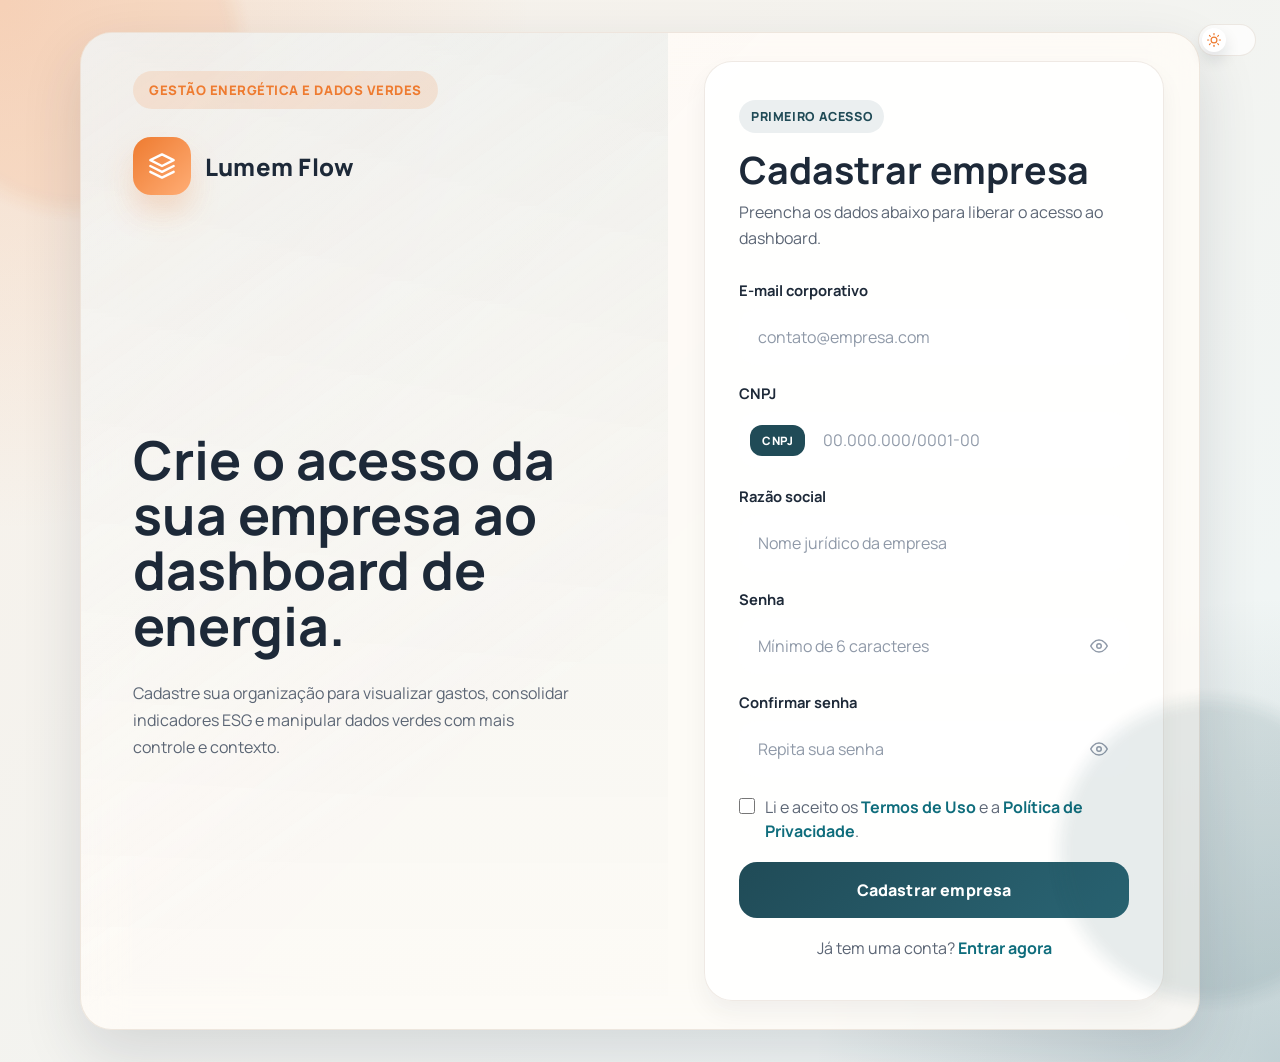
==== cadastro.html @ 4ea224e9 "Add files via upload" ====
<!DOCTYPE html>
<html lang="pt-BR">
<head>
  <meta charset="UTF-8">
  <meta name="viewport" content="width=device-width, initial-scale=1.0">
  <title>Lumem Flow - Cadastro</title>
  <link rel="preconnect" href="https://fonts.googleapis.com">
  <link rel="preconnect" href="https://fonts.gstatic.com" crossorigin>
  <link href="https://fonts.googleapis.com/css2?family=Manrope:wght@400;500;600;700;800&display=swap" rel="stylesheet">
  <link rel="stylesheet" href="style.css">
</head>
<body class="auth-page page-register" data-page="register">
  <div class="page-shell">
    <div class="theme-toggle">
      <button class="theme-toggle-track" id="themeToggle" aria-label="Alternar tema">
        <div class="theme-toggle-knob">
          <svg class="theme-toggle-icon icon-sun" viewBox="0 0 24 24" fill="none" stroke="currentColor" stroke-width="2" stroke-linecap="round" stroke-linejoin="round" aria-hidden="true">
            <circle cx="12" cy="12" r="5"/>
            <line x1="12" y1="1" x2="12" y2="3"/>
            <line x1="12" y1="21" x2="12" y2="23"/>
            <line x1="4.22" y1="4.22" x2="5.64" y2="5.64"/>
            <line x1="18.36" y1="18.36" x2="19.78" y2="19.78"/>
            <line x1="1" y1="12" x2="3" y2="12"/>
            <line x1="21" y1="12" x2="23" y2="12"/>
            <line x1="4.22" y1="19.78" x2="5.64" y2="18.36"/>
            <line x1="18.36" y1="5.64" x2="19.78" y2="4.22"/>
          </svg>
          <svg class="theme-toggle-icon icon-moon" viewBox="0 0 24 24" fill="none" stroke="currentColor" stroke-width="2" stroke-linecap="round" stroke-linejoin="round" aria-hidden="true">
            <path d="M21 12.79A9 9 0 0 1 11.21 3 7 7 0 0 0 21 12.79z"/>
          </svg>
        </div>
      </button>
    </div>

    <main class="auth-layout auth-layout-register">
      <section class="hero-panel">
        <div class="hero-chip">Gest&atilde;o energ&eacute;tica e dados verdes</div>

        <div class="logo">
          <div class="logo-icon">
            <svg viewBox="0 0 24 24" fill="none" stroke="white" stroke-width="2" stroke-linecap="round" stroke-linejoin="round" aria-hidden="true">
              <path d="M12 2L2 7l10 5 10-5-10-5z"/>
              <path d="M2 17l10 5 10-5"/>
              <path d="M2 12l10 5 10-5"/>
            </svg>
          </div>
          <span class="logo-text">Lumem Flow</span>
        </div>

        <h1 class="hero-title">Crie o acesso da sua empresa ao dashboard de energia.</h1>
        <p class="hero-text">Cadastre sua organiza&ccedil;&atilde;o para visualizar gastos, consolidar indicadores ESG e manipular dados verdes com mais controle e contexto.</p>
      </section>

      <section class="form-panel">
        <div class="form-card">
          <div class="form-card-top">
            <span class="eyebrow">Primeiro acesso</span>
            <h2 class="form-title">Cadastrar empresa</h2>
            <p class="form-subtitle">Preencha os dados abaixo para liberar o acesso ao dashboard.</p>
          </div>

          <form id="cadastroForm" novalidate>
            <div class="status-message" id="cadastroStatus" aria-live="polite"></div>

            <div class="field-group">
              <label for="email">E-mail corporativo</label>
              <div class="input-group">
                <input type="email" id="email" name="email" placeholder="contato@empresa.com" autocomplete="email" required>
              </div>
            </div>

            <div class="field-group">
              <label for="cnpj">CNPJ</label>
              <div class="input-group cnpj-group">
                <span class="cnpj-badge">CNPJ</span>
                <input type="text" id="cnpj" name="cnpj" placeholder="00.000.000/0001-00" inputmode="numeric" autocomplete="off" required>
              </div>
            </div>

            <div class="field-group">
              <label for="razaoSocial">Raz&atilde;o social</label>
              <div class="input-group">
                <input type="text" id="razaoSocial" name="razaoSocial" placeholder="Nome jur&iacute;dico da empresa" autocomplete="organization" required>
              </div>
            </div>

            <div class="field-group">
              <label for="senha">Senha</label>
              <div class="input-group password-group">
                <input type="password" id="senha" name="senha" placeholder="M&iacute;nimo de 6 caracteres" autocomplete="new-password" required>
                <button type="button" class="toggle-password" data-target="senha" aria-label="Mostrar senha">
                  <svg class="eye-icon" viewBox="0 0 24 24" fill="none" stroke="currentColor" stroke-width="2" stroke-linecap="round" stroke-linejoin="round" aria-hidden="true">
                    <path d="M1 12s4-8 11-8 11 8 11 8-4 8-11 8-11-8-11-8z"/>
                    <circle cx="12" cy="12" r="3"/>
                  </svg>
                  <svg class="eye-off-icon hidden" viewBox="0 0 24 24" fill="none" stroke="currentColor" stroke-width="2" stroke-linecap="round" stroke-linejoin="round" aria-hidden="true">
                    <path d="M17.94 17.94A10.07 10.07 0 0 1 12 20c-7 0-11-8-11-8a18.45 18.45 0 0 1 5.06-5.94"/>
                    <path d="M9.9 4.24A9.12 9.12 0 0 1 12 4c7 0 11 8 11 8a18.5 18.5 0 0 1-2.16 3.19"/>
                    <path d="M14.12 14.12a3 3 0 1 1-4.24-4.24"/>
                    <line x1="1" y1="1" x2="23" y2="23"/>
                  </svg>
                </button>
              </div>
            </div>

            <div class="field-group">
              <label for="confirmarSenha">Confirmar senha</label>
              <div class="input-group password-group">
                <input type="password" id="confirmarSenha" name="confirmarSenha" placeholder="Repita sua senha" autocomplete="new-password" required>
                <button type="button" class="toggle-password" data-target="confirmarSenha" aria-label="Mostrar senha">
                  <svg class="eye-icon" viewBox="0 0 24 24" fill="none" stroke="currentColor" stroke-width="2" stroke-linecap="round" stroke-linejoin="round" aria-hidden="true">
                    <path d="M1 12s4-8 11-8 11 8 11 8-4 8-11 8-11-8-11-8z"/>
                    <circle cx="12" cy="12" r="3"/>
                  </svg>
                  <svg class="eye-off-icon hidden" viewBox="0 0 24 24" fill="none" stroke="currentColor" stroke-width="2" stroke-linecap="round" stroke-linejoin="round" aria-hidden="true">
                    <path d="M17.94 17.94A10.07 10.07 0 0 1 12 20c-7 0-11-8-11-8a18.45 18.45 0 0 1 5.06-5.94"/>
                    <path d="M9.9 4.24A9.12 9.12 0 0 1 12 4c7 0 11 8 11 8a18.5 18.5 0 0 1-2.16 3.19"/>
                    <path d="M14.12 14.12a3 3 0 1 1-4.24-4.24"/>
                    <line x1="1" y1="1" x2="23" y2="23"/>
                  </svg>
                </button>
              </div>
            </div>

            <div class="options-row options-column">
              <label class="checkbox-label" for="termos">
                <input type="checkbox" id="termos" name="termos" required>
                <span>Li e aceito os <a href="termos.html" class="link">Termos de Uso</a> e a <a href="politica-privacidade.html" class="link">Pol&iacute;tica de Privacidade</a>.</span>
              </label>
            </div>

            <button type="submit" class="btn-primary">Cadastrar empresa</button>

            <p class="form-footer">
              J&aacute; tem uma conta? <a href="index.html" class="link auth-nav-link" data-auth-nav="login">Entrar agora</a>
            </p>
          </form>
        </div>
      </section>
    </main>
  </div>

  <script src="script.js"></script>
</body>
</html>
---- style.css ----
* {
  margin: 0;
  padding: 0;
  box-sizing: border-box;
}

:root {
  --bg-body: #f4efe7;
  --bg-panel: rgba(255, 252, 247, 0.84);
  --bg-card: rgba(255, 255, 255, 0.78);
  --bg-card-strong: rgba(255, 255, 255, 0.92);
  --bg-input: rgba(255, 255, 255, 0.88);
  --bg-input-focus: #ffffff;
  --border-soft: rgba(124, 82, 46, 0.12);
  --border-strong: rgba(124, 82, 46, 0.2);
  --text-primary: #1d2938;
  --text-secondary: #5c6675;
  --text-placeholder: #8f99a8;
  --color-brand: #204b57;
  --color-brand-hover: #163842;
  --color-accent: #ee7b30;
  --color-accent-soft: rgba(238, 123, 48, 0.14);
  --color-link: #0f6d7c;
  --color-link-hover: #0b5965;
  --color-success: #1f8a5b;
  --color-success-soft: rgba(31, 138, 91, 0.12);
  --color-error: #d04c4c;
  --color-error-soft: rgba(208, 76, 76, 0.11);
  --shadow-card: 0 24px 60px rgba(32, 45, 67, 0.14);
  --shadow-focus: 0 0 0 4px rgba(15, 109, 124, 0.14);
  --shadow-btn-hover: 0 16px 34px rgba(32, 75, 87, 0.24);
  --toggle-bg: rgba(255, 255, 255, 0.72);
  --toggle-knob: #ffffff;
  --toggle-icon-sun: #ee7b30;
  --toggle-icon-moon: #204b57;
}

[data-theme="dark"] {
  --bg-body: #08131d;
  --bg-panel: rgba(9, 20, 30, 0.75);
  --bg-card: rgba(10, 24, 37, 0.84);
  --bg-card-strong: rgba(12, 27, 41, 0.96);
  --bg-input: rgba(255, 255, 255, 0.05);
  --bg-input-focus: rgba(255, 255, 255, 0.09);
  --border-soft: rgba(174, 213, 230, 0.12);
  --border-strong: rgba(174, 213, 230, 0.2);
  --text-primary: #edf6fb;
  --text-secondary: #a8bac8;
  --text-placeholder: #6f8697;
  --color-brand: #68b6c7;
  --color-brand-hover: #7dc7d6;
  --color-accent: #ff9d5c;
  --color-accent-soft: rgba(255, 157, 92, 0.16);
  --color-link: #8ddce9;
  --color-link-hover: #b2edf6;
  --color-success: #66d0a0;
  --color-success-soft: rgba(102, 208, 160, 0.14);
  --color-error: #ff8d8d;
  --color-error-soft: rgba(255, 141, 141, 0.12);
  --shadow-card: 0 26px 68px rgba(0, 0, 0, 0.42);
  --shadow-focus: 0 0 0 4px rgba(141, 220, 233, 0.14);
  --shadow-btn-hover: 0 18px 38px rgba(23, 84, 96, 0.34);
  --toggle-bg: rgba(255, 255, 255, 0.08);
  --toggle-knob: #08131d;
  --toggle-icon-sun: #6f8697;
  --toggle-icon-moon: #8ddce9;
}

html {
  scroll-behavior: smooth;
}

body {
  font-family: "Manrope", "Segoe UI", sans-serif;
  min-height: 100vh;
  color: var(--text-primary);
  background:
    radial-gradient(circle at top left, rgba(238, 123, 48, 0.18), transparent 32%),
    radial-gradient(circle at bottom right, rgba(32, 75, 87, 0.22), transparent 28%),
    linear-gradient(135deg, #f8f1e9 0%, #eef6f7 100%);
  transition: background 0.4s ease, color 0.4s ease;
}

.auth-page {
  overflow: hidden;
}

[data-theme="dark"] body {
  background:
    radial-gradient(circle at top left, rgba(255, 157, 92, 0.12), transparent 28%),
    radial-gradient(circle at bottom right, rgba(104, 182, 199, 0.16), transparent 32%),
    linear-gradient(135deg, #071019 0%, #10202d 100%);
}

body::before,
body::after {
  content: "";
  position: fixed;
  border-radius: 50%;
  pointer-events: none;
  filter: blur(8px);
  opacity: 0.9;
}

body::before {
  width: 320px;
  height: 320px;
  top: -110px;
  left: -80px;
  background: rgba(238, 123, 48, 0.12);
}

body::after {
  width: 300px;
  height: 300px;
  right: -80px;
  bottom: -100px;
  background: rgba(32, 75, 87, 0.12);
}

.page-shell {
  min-height: 100vh;
  padding: 32px;
  display: flex;
  align-items: center;
  justify-content: center;
  position: relative;
  isolation: isolate;
}

.auth-layout {
  width: min(1120px, 100%);
  display: grid;
  grid-template-columns: minmax(320px, 1.05fr) minmax(360px, 0.95fr);
  background: var(--bg-panel);
  border: 1px solid var(--border-soft);
  border-radius: 32px;
  box-shadow: var(--shadow-card);
  backdrop-filter: blur(22px);
  overflow: hidden;
  position: relative;
}

.auth-layout::before {
  content: "";
  position: absolute;
  inset: 0;
  background: linear-gradient(135deg, rgba(255, 255, 255, 0.08), transparent 38%);
  pointer-events: none;
}

.auth-layout,
.hero-panel,
.form-panel,
.form-card,
.hero-title,
.hero-text,
.field-group,
.btn-primary,
.form-footer {
  will-change: transform, opacity, filter;
}

.page-transition-overlay {
  position: fixed;
  inset: 0;
  z-index: 999;
  pointer-events: none;
  overflow: hidden;
  opacity: 0;
}

.page-transition-overlay.is-active {
  opacity: 1;
}

.transition-wash,
.transition-stripe,
.transition-orb,
.transition-label {
  position: absolute;
}

.transition-wash {
  inset: -12%;
  background:
    radial-gradient(circle at 25% 25%, rgba(255, 255, 255, 0.22), transparent 20%),
    linear-gradient(135deg, rgba(238, 123, 48, 0.92), rgba(32, 75, 87, 0.92));
  transform: translateX(110%) skewX(-12deg);
  filter: saturate(1.1);
}

.transition-stripe {
  inset: -10% auto -10% auto;
  width: 32vw;
  min-width: 260px;
  background: linear-gradient(180deg, rgba(255, 255, 255, 0.4), rgba(255, 255, 255, 0.04));
  mix-blend-mode: screen;
  opacity: 0;
  transform: translateX(130vw) rotate(14deg);
}

.transition-orb {
  border-radius: 999px;
  filter: blur(10px);
  opacity: 0;
}

.transition-orb-a {
  width: 34vw;
  height: 34vw;
  min-width: 220px;
  min-height: 220px;
  top: -8vw;
  right: -6vw;
  background: rgba(255, 230, 214, 0.26);
}

.transition-orb-b {
  width: 24vw;
  height: 24vw;
  min-width: 180px;
  min-height: 180px;
  bottom: -5vw;
  left: -4vw;
  background: rgba(104, 182, 199, 0.22);
}

.transition-label {
  left: 50%;
  top: 50%;
  padding: 14px 18px;
  border-radius: 999px;
  border: 1px solid rgba(255, 255, 255, 0.24);
  background: rgba(255, 255, 255, 0.12);
  color: #ffffff;
  font-size: 0.82rem;
  font-weight: 800;
  letter-spacing: 0.08em;
  text-transform: uppercase;
  backdrop-filter: blur(12px);
  opacity: 0;
  transform: translate(-50%, -50%) scale(0.84);
}

.auth-page.is-transitioning .auth-layout {
  animation: layoutExit 0.88s cubic-bezier(0.65, 0, 0.35, 1) forwards;
}

.auth-page.is-transitioning .hero-panel {
  animation: panelExitLeft 0.78s cubic-bezier(0.55, 0, 0.4, 1) forwards;
}

.auth-page.is-transitioning .form-panel {
  animation: panelExitRight 0.82s cubic-bezier(0.55, 0, 0.4, 1) forwards;
}

.auth-page.is-transitioning .form-card {
  animation: cardExit 0.78s cubic-bezier(0.55, 0, 0.4, 1) forwards;
}

.auth-page.is-transitioning .hero-title,
.auth-page.is-transitioning .hero-text,
.auth-page.is-transitioning .field-group,
.auth-page.is-transitioning .btn-primary,
.auth-page.is-transitioning .form-footer {
  animation: contentFadeOut 0.48s ease forwards;
}

.auth-page.is-entering .hero-panel {
  animation: panelEnterLeft 0.9s cubic-bezier(0.22, 1, 0.36, 1) both;
}

.auth-page.is-entering .form-panel {
  animation: panelEnterRight 1s cubic-bezier(0.22, 1, 0.36, 1) both;
}

.auth-page.is-entering .form-card {
  animation: cardEnter 1s cubic-bezier(0.22, 1, 0.36, 1) both;
}

.auth-page.is-entering .hero-title {
  animation: copyRise 0.8s 0.18s cubic-bezier(0.22, 1, 0.36, 1) both;
}

.auth-page.is-entering .hero-text {
  animation: copyRise 0.8s 0.26s cubic-bezier(0.22, 1, 0.36, 1) both;
}

.auth-page.is-entering .field-group:nth-of-type(1) { animation: fieldCascade 0.66s 0.28s cubic-bezier(0.22, 1, 0.36, 1) both; }
.auth-page.is-entering .field-group:nth-of-type(2) { animation: fieldCascade 0.66s 0.36s cubic-bezier(0.22, 1, 0.36, 1) both; }
.auth-page.is-entering .field-group:nth-of-type(3) { animation: fieldCascade 0.66s 0.44s cubic-bezier(0.22, 1, 0.36, 1) both; }
.auth-page.is-entering .field-group:nth-of-type(4) { animation: fieldCascade 0.66s 0.52s cubic-bezier(0.22, 1, 0.36, 1) both; }
.auth-page.is-entering .field-group:nth-of-type(5) { animation: fieldCascade 0.66s 0.60s cubic-bezier(0.22, 1, 0.36, 1) both; }
.auth-page.is-entering .btn-primary { animation: fieldCascade 0.66s 0.66s cubic-bezier(0.22, 1, 0.36, 1) both; }
.auth-page.is-entering .form-footer { animation: fieldCascade 0.66s 0.74s cubic-bezier(0.22, 1, 0.36, 1) both; }

.auth-page.transition-login-to-register .page-transition-overlay.is-active .transition-wash {
  animation: washSweepToRegister 0.96s cubic-bezier(0.65, 0, 0.35, 1) forwards;
}

.auth-page.transition-login-to-register .page-transition-overlay.is-active .transition-stripe {
  animation: stripeSweep 0.96s 0.08s cubic-bezier(0.65, 0, 0.35, 1) forwards;
}

.auth-page.transition-login-to-register .page-transition-overlay.is-active .transition-orb-a {
  animation: orbFloatA 0.96s ease forwards;
}

.auth-page.transition-login-to-register .page-transition-overlay.is-active .transition-orb-b {
  animation: orbFloatB 0.96s 0.08s ease forwards;
}

.auth-page.transition-login-to-register .page-transition-overlay.is-active .transition-label {
  animation: transitionLabel 0.9s 0.16s cubic-bezier(0.22, 1, 0.36, 1) forwards;
}

.auth-page.transition-register-to-login .page-transition-overlay.is-active .transition-wash {
  animation: washSweepToLogin 0.96s cubic-bezier(0.65, 0, 0.35, 1) forwards;
}

.auth-page.transition-register-to-login .page-transition-overlay.is-active .transition-stripe {
  animation: stripeSweepReverse 0.96s 0.08s cubic-bezier(0.65, 0, 0.35, 1) forwards;
}

.auth-page.transition-register-to-login .page-transition-overlay.is-active .transition-orb-a {
  animation: orbFloatAReverse 0.96s ease forwards;
}

.auth-page.transition-register-to-login .page-transition-overlay.is-active .transition-orb-b {
  animation: orbFloatBReverse 0.96s 0.08s ease forwards;
}

.auth-page.transition-register-to-login .page-transition-overlay.is-active .transition-label {
  animation: transitionLabel 0.9s 0.16s cubic-bezier(0.22, 1, 0.36, 1) forwards;
}

@keyframes layoutExit {
  0% { opacity: 1; transform: scale(1) rotate(0deg); filter: blur(0); }
  100% { opacity: 0; transform: scale(0.93) rotate(-1deg); filter: blur(10px); }
}

@keyframes panelExitLeft {
  0% { opacity: 1; transform: translateX(0) scale(1); }
  100% { opacity: 0; transform: translateX(-42px) scale(0.98); }
}

@keyframes panelExitRight {
  0% { opacity: 1; transform: translateX(0) scale(1); }
  100% { opacity: 0; transform: translateX(58px) scale(0.98); }
}

@keyframes cardExit {
  0% { opacity: 1; transform: translateY(0) scale(1); }
  100% { opacity: 0; transform: translateY(20px) scale(0.97); }
}

@keyframes contentFadeOut {
  0% { opacity: 1; transform: translateY(0); filter: blur(0); }
  100% { opacity: 0; transform: translateY(14px); filter: blur(6px); }
}

@keyframes panelEnterLeft {
  0% { opacity: 0; transform: translateX(-52px) scale(0.98); filter: blur(8px); }
  100% { opacity: 1; transform: translateX(0) scale(1); filter: blur(0); }
}

@keyframes panelEnterRight {
  0% { opacity: 0; transform: translateX(58px) scale(0.98); filter: blur(10px); }
  100% { opacity: 1; transform: translateX(0) scale(1); filter: blur(0); }
}

@keyframes cardEnter {
  0% { opacity: 0; transform: translateY(28px) scale(0.96); box-shadow: 0 0 0 rgba(0, 0, 0, 0); }
  100% { opacity: 1; transform: translateY(0) scale(1); box-shadow: 0 12px 24px rgba(15, 23, 42, 0.05); }
}

@keyframes copyRise {
  0% { opacity: 0; transform: translateY(26px); filter: blur(10px); }
  100% { opacity: 1; transform: translateY(0); filter: blur(0); }
}

@keyframes fieldCascade {
  0% { opacity: 0; transform: translateY(22px) scale(0.98); filter: blur(8px); }
  100% { opacity: 1; transform: translateY(0) scale(1); filter: blur(0); }
}

@keyframes washSweepToRegister {
  0% { transform: translateX(110%) skewX(-12deg); border-radius: 34px; }
  42% { transform: translateX(18%) skewX(-9deg); border-radius: 80px; }
  100% { transform: translateX(-14%) skewX(-6deg); border-radius: 0; }
}

@keyframes washSweepToLogin {
  0% { transform: translateX(-110%) skewX(12deg); border-radius: 34px; }
  42% { transform: translateX(-18%) skewX(9deg); border-radius: 80px; }
  100% { transform: translateX(14%) skewX(6deg); border-radius: 0; }
}

@keyframes stripeSweep {
  0% { opacity: 0; transform: translateX(110vw) rotate(14deg); }
  20% { opacity: 1; }
  100% { opacity: 0; transform: translateX(-18vw) rotate(14deg); }
}

@keyframes stripeSweepReverse {
  0% { opacity: 0; transform: translateX(-110vw) rotate(-14deg); }
  20% { opacity: 1; }
  100% { opacity: 0; transform: translateX(18vw) rotate(-14deg); }
}

@keyframes orbFloatA {
  0% { opacity: 0; transform: translate3d(10%, -8%, 0) scale(0.8); }
  40% { opacity: 0.9; }
  100% { opacity: 0; transform: translate3d(-90%, 38%, 0) scale(1.36); }
}

@keyframes orbFloatB {
  0% { opacity: 0; transform: translate3d(-10%, 10%, 0) scale(0.72); }
  40% { opacity: 0.75; }
  100% { opacity: 0; transform: translate3d(120%, -42%, 0) scale(1.4); }
}

@keyframes orbFloatAReverse {
  0% { opacity: 0; transform: translate3d(-10%, -8%, 0) scale(0.8); }
  40% { opacity: 0.9; }
  100% { opacity: 0; transform: translate3d(90%, 38%, 0) scale(1.36); }
}

@keyframes orbFloatBReverse {
  0% { opacity: 0; transform: translate3d(10%, 10%, 0) scale(0.72); }
  40% { opacity: 0.75; }
  100% { opacity: 0; transform: translate3d(-120%, -42%, 0) scale(1.4); }
}

@keyframes transitionLabel {
  0% { opacity: 0; transform: translate(-50%, -50%) scale(0.84); letter-spacing: 0.18em; }
  30% { opacity: 1; transform: translate(-50%, -50%) scale(1); letter-spacing: 0.08em; }
  100% { opacity: 0; transform: translate(-50%, -50%) scale(1.08); }
}

@media (prefers-reduced-motion: reduce) {
  .auth-page.is-entering .hero-panel,
  .auth-page.is-entering .form-panel,
  .auth-page.is-entering .form-card,
  .auth-page.is-entering .hero-title,
  .auth-page.is-entering .hero-text,
  .auth-page.is-entering .field-group,
  .auth-page.is-entering .btn-primary,
  .auth-page.is-entering .form-footer,
  .auth-page.is-transitioning .auth-layout,
  .auth-page.is-transitioning .hero-panel,
  .auth-page.is-transitioning .form-panel,
  .auth-page.is-transitioning .form-card,
  .auth-page.is-transitioning .hero-title,
  .auth-page.is-transitioning .hero-text,
  .auth-page.is-transitioning .field-group,
  .auth-page.is-transitioning .btn-primary,
  .auth-page.is-transitioning .form-footer,
  .legal-page.is-legal-entering .legal-card,
  .legal-page.is-legal-entering .legal-card::before,
  .legal-page.is-legal-entering .legal-topbar,
  .legal-page.is-legal-entering .legal-header,
  .legal-page.is-legal-entering .legal-title,
  .legal-page.is-legal-entering .legal-subtitle,
  .legal-page.is-legal-entering .legal-section,
  .legal-page.is-legal-entering .legal-section::before,
  .page-transition-overlay.is-active .transition-wash,
  .page-transition-overlay.is-active .transition-stripe,
  .page-transition-overlay.is-active .transition-orb,
  .page-transition-overlay.is-active .transition-label {
    animation: none !important;
    transition: none !important;
  }
}

.hero-panel,
.form-panel {
  position: relative;
  z-index: 1;
}

.hero-panel {
  padding: 38px 52px 56px;
  background:
    linear-gradient(180deg, rgba(32, 75, 87, 0.06), transparent 100%),
    linear-gradient(145deg, rgba(255, 255, 255, 0.3), transparent 70%);
  display: flex;
  flex-direction: column;
  justify-content: flex-start;
}

.hero-chip {
  width: fit-content;
  padding: 10px 16px;
  border-radius: 999px;
  background: var(--color-accent-soft);
  color: var(--color-accent);
  font-size: 0.82rem;
  font-weight: 800;
  letter-spacing: 0.04em;
  text-transform: uppercase;
  margin-bottom: 28px;
}

.logo {
  display: flex;
  align-items: center;
  gap: 14px;
  margin-bottom: 26px;
}

.logo-icon {
  width: 58px;
  height: 58px;
  border-radius: 18px;
  display: flex;
  align-items: center;
  justify-content: center;
  background: linear-gradient(135deg, var(--color-accent), #ffad75);
  box-shadow: 0 18px 30px rgba(238, 123, 48, 0.22);
}

.logo-icon svg {
  width: 28px;
  height: 28px;
}

.logo-text {
  font-size: 1.5rem;
  font-weight: 800;
  letter-spacing: 0.01em;
}

.hero-title {
  max-width: 14ch;
  font-size: clamp(2rem, 5vw, 3.35rem);
  line-height: 1.03;
  margin-top: auto;
  margin-bottom: 28px;
}

.hero-text {
  max-width: 44ch;
  color: var(--text-secondary);
  font-size: 1rem;
  line-height: 1.7;
  margin-bottom: auto;
}

.form-panel {
  padding: 28px;
  display: flex;
  align-items: center;
  justify-content: center;
}

.form-card {
  width: min(460px, 100%);
  padding: 38px 34px;
  border-radius: 28px;
  background: var(--bg-card-strong);
  border: 1px solid var(--border-soft);
  box-shadow: 0 12px 24px rgba(15, 23, 42, 0.05);
}

.form-card-top {
  margin-bottom: 28px;
}

.eyebrow {
  display: inline-flex;
  align-items: center;
  gap: 8px;
  padding: 8px 12px;
  border-radius: 999px;
  background: rgba(32, 75, 87, 0.09);
  color: var(--color-brand);
  font-size: 0.78rem;
  font-weight: 800;
  text-transform: uppercase;
  letter-spacing: 0.05em;
  margin-bottom: 16px;
}

.form-title {
  font-size: clamp(1.8rem, 3vw, 2.35rem);
  line-height: 1.1;
  margin-bottom: 10px;
}

.form-subtitle {
  color: var(--text-secondary);
  line-height: 1.6;
}

form {
  display: grid;
  gap: 18px;
}

.status-message {
  min-height: 0;
  display: none;
  padding: 14px 16px;
  border-radius: 16px;
  font-size: 0.94rem;
  line-height: 1.5;
}

.status-message.is-visible {
  display: block;
}

.status-message.is-success {
  background: var(--color-success-soft);
  color: var(--color-success);
  border: 1px solid rgba(31, 138, 91, 0.18);
}

.status-message.is-error {
  background: var(--color-error-soft);
  color: var(--color-error);
  border: 1px solid rgba(208, 76, 76, 0.18);
}

.field-group {
  display: grid;
  gap: 9px;
}

.field-group label {
  font-size: 0.92rem;
  font-weight: 700;
}

.field-row {
  display: flex;
  align-items: center;
  justify-content: space-between;
  gap: 12px;
}

.input-group {
  position: relative;
}

.input-group input {
  width: 100%;
  min-height: 56px;
  border: 1px solid transparent;
  border-radius: 18px;
  background: var(--bg-input);
  color: var(--text-primary);
  font: inherit;
  padding: 0 18px;
  transition: border-color 0.2s ease, box-shadow 0.2s ease, background 0.2s ease, transform 0.2s ease;
}

.input-group input::placeholder {
  color: var(--text-placeholder);
}

.input-group input:focus {
  outline: none;
  background: var(--bg-input-focus);
  border-color: rgba(15, 109, 124, 0.3);
  box-shadow: var(--shadow-focus);
  transform: translateY(-1px);
}

.input-group input.input-error,
.input-group.input-error-container {
  border-color: transparent;
}

.input-group input.input-error {
  border-color: rgba(208, 76, 76, 0.45);
  box-shadow: 0 0 0 4px rgba(208, 76, 76, 0.09);
}

.error-message {
  display: block;
  color: var(--color-error);
  font-size: 0.82rem;
  line-height: 1.4;
  margin-top: 2px;
}

.password-group input {
  padding-right: 52px;
}

.toggle-password {
  position: absolute;
  right: 14px;
  top: 50%;
  transform: translateY(-50%);
  width: 32px;
  height: 32px;
  display: grid;
  place-items: center;
  border: none;
  border-radius: 50%;
  background: transparent;
  color: var(--text-placeholder);
  cursor: pointer;
  transition: background 0.2s ease, color 0.2s ease;
}

.toggle-password:hover,
.toggle-password:focus-visible {
  color: var(--color-link);
  background: rgba(15, 109, 124, 0.08);
  outline: none;
}

.toggle-password svg {
  width: 18px;
  height: 18px;
}

.hidden {
  display: none;
}

.cnpj-group {
  display: flex;
  align-items: center;
  border-radius: 18px;
  background: var(--bg-input);
  border: 1px solid transparent;
  transition: border-color 0.2s ease, box-shadow 0.2s ease, background 0.2s ease;
}

.cnpj-group:focus-within {
  background: var(--bg-input-focus);
  border-color: rgba(15, 109, 124, 0.3);
  box-shadow: var(--shadow-focus);
}

.cnpj-badge {
  margin-left: 10px;
  padding: 8px 12px;
  border-radius: 12px;
  background: var(--color-brand);
  color: #ffffff;
  font-size: 0.72rem;
  font-weight: 800;
  letter-spacing: 0.05em;
}

.cnpj-group input {
  min-height: 54px;
  background: transparent;
  border: none;
  box-shadow: none;
}

.cnpj-group input:focus {
  box-shadow: none;
  transform: none;
}

.options-row {
  display: flex;
  align-items: flex-start;
  justify-content: space-between;
  gap: 12px;
}

.options-column {
  justify-content: flex-start;
}

.checkbox-label {
  display: flex;
  align-items: flex-start;
  gap: 10px;
  color: var(--text-secondary);
  line-height: 1.55;
  cursor: pointer;
}

.checkbox-label input[type="checkbox"] {
  margin-top: 3px;
  width: 16px;
  height: 16px;
  accent-color: var(--color-brand);
  flex-shrink: 0;
}

.link {
  color: var(--color-link);
  text-decoration: none;
  font-weight: 700;
  transition: color 0.2s ease, opacity 0.2s ease;
}

.link:hover,
.link:focus-visible {
  color: var(--color-link-hover);
  opacity: 0.95;
  outline: none;
}

.btn-primary {
  width: 100%;
  min-height: 56px;
  padding: 0 20px;
  border: none;
  border-radius: 18px;
  background: linear-gradient(135deg, var(--color-brand), #2a6574);
  color: #ffffff;
  font: inherit;
  font-weight: 800;
  letter-spacing: 0.01em;
  cursor: pointer;
  position: relative;
  overflow: hidden;
  transition: transform 0.2s ease, box-shadow 0.2s ease, filter 0.2s ease;
}

.btn-primary:hover,
.btn-primary:focus-visible {
  transform: translateY(-1px);
  box-shadow: var(--shadow-btn-hover);
  filter: saturate(1.05);
  outline: none;
}

.btn-primary:active {
  transform: translateY(0);
}

.btn-primary .ripple {
  position: absolute;
  border-radius: 999px;
  background: rgba(255, 255, 255, 0.35);
  transform: scale(0);
  animation: rippleEffect 0.55s ease-out;
  pointer-events: none;
}

@keyframes rippleEffect {
  to {
    transform: scale(4);
    opacity: 0;
  }
}

.btn-primary.btn-success {
  animation: btnSuccess 0.38s ease;
}

@keyframes btnSuccess {
  0% { transform: scale(1); }
  50% { transform: scale(0.985); }
  100% { transform: scale(1); }
}

.form-footer {
  color: var(--text-secondary);
  text-align: center;
  line-height: 1.6;
}

@media (max-width: 960px) {
  .page-shell {
    padding: 20px;
  }

  .auth-layout,
  .auth-layout.auth-layout-register {
    grid-template-columns: 1fr;
  }

  .hero-panel {
    padding: 36px 28px 20px;
  }

  .hero-title {
    max-width: none;
    margin-top: 20px;
  }

  .hero-text {
    margin-bottom: 0;
  }

  .form-panel {
    padding: 20px 20px 24px;
  }
}

@media (max-width: 640px) {
  .page-shell {
    padding: 14px;
  }

  .theme-toggle {
    top: 18px;
    right: 18px;
  }

  .auth-layout {
    border-radius: 24px;
  }

  .hero-panel {
    padding: 82px 20px 18px;
  }

  .form-panel {
    padding: 16px;
  }

  .form-card {
    padding: 26px 20px;
    border-radius: 22px;
  }

  .field-row,
  .options-row {
    flex-direction: column;
    align-items: flex-start;
  }
}

.theme-toggle {
  position: absolute;
  top: 24px;
  right: 24px;
  z-index: 2;
}

.theme-toggle-track {
  width: 58px;
  height: 32px;
  border: 1px solid var(--border-soft);
  border-radius: 999px;
  background: var(--toggle-bg);
  backdrop-filter: blur(8px);
  cursor: pointer;
  position: relative;
  padding: 0;
}

.theme-toggle-track:focus-visible {
  outline: none;
  box-shadow: var(--shadow-focus);
}

.theme-toggle-knob {
  position: absolute;
  top: 3px;
  left: 3px;
  width: 24px;
  height: 24px;
  border-radius: 50%;
  background: var(--toggle-knob);
  display: flex;
  align-items: center;
  justify-content: center;
  transition: transform 0.3s ease, background 0.3s ease;
  box-shadow: 0 8px 16px rgba(15, 23, 42, 0.12);
}

[data-theme="dark"] .theme-toggle-knob {
  transform: translateX(26px);
}

.theme-toggle-icon {
  position: absolute;
  width: 14px;
  height: 14px;
  transition: opacity 0.2s ease, transform 0.3s ease;
}

.icon-sun {
  color: var(--toggle-icon-sun);
  opacity: 1;
}

.icon-moon {
  color: var(--toggle-icon-moon);
  opacity: 0;
  transform: rotate(-80deg);
}

[data-theme="dark"] .icon-sun {
  opacity: 0;
  transform: rotate(80deg);
}

[data-theme="dark"] .icon-moon {
  opacity: 1;
  transform: rotate(0deg);
}

.legal-page {
  overflow: auto;
}

.legal-shell {
  align-items: flex-start;
  padding-top: 88px;
  padding-bottom: 48px;
}

.legal-layout {
  width: min(920px, 100%);
}

.legal-card {
  background: var(--bg-card-strong);
  border: 1px solid var(--border-soft);
  border-radius: 32px;
  box-shadow: var(--shadow-card);
  backdrop-filter: blur(22px);
  padding: 36px 34px;
  position: relative;
  overflow: hidden;
  isolation: isolate;
}

.legal-card::before,
.legal-card::after {
  content: "";
  position: absolute;
  inset: 0;
  pointer-events: none;
}

.legal-card::before {
  background:
    linear-gradient(115deg, transparent 0%, rgba(255, 255, 255, 0.05) 34%, rgba(255, 255, 255, 0.26) 48%, rgba(255, 255, 255, 0.04) 62%, transparent 100%);
  transform: translateX(-135%) skewX(-24deg);
  opacity: 0;
  z-index: 0;
}

.legal-card::after {
  inset: auto -8% 0;
  height: 44%;
  background: radial-gradient(circle at center, rgba(238, 123, 48, 0.12), transparent 68%);
  opacity: 0.55;
  filter: blur(16px);
  z-index: 0;
}

.legal-topbar {
  display: flex;
  align-items: center;
  justify-content: space-between;
  gap: 16px;
  margin-bottom: 30px;
}

.legal-back {
  font-size: 0.95rem;
}

.legal-logo {
  margin-bottom: 0;
  flex-shrink: 0;
}

.legal-header {
  margin-bottom: 30px;
}

.legal-title {
  font-size: clamp(2rem, 4vw, 3rem);
  line-height: 1.05;
  margin-bottom: 14px;
}

.legal-subtitle {
  color: var(--text-secondary);
  line-height: 1.7;
  max-width: 60ch;
}

.legal-section + .legal-section {
  margin-top: 22px;
}

.legal-section h2 {
  font-size: 1.15rem;
  margin-bottom: 10px;
}

.legal-section p {
  color: var(--text-secondary);
  line-height: 1.8;
}

.legal-card > * {
  position: relative;
  z-index: 1;
}

.legal-section {
  position: relative;
  padding-left: 18px;
}

.legal-section::before {
  content: "";
  position: absolute;
  left: 0;
  top: 4px;
  bottom: 4px;
  width: 2px;
  border-radius: 999px;
  background: linear-gradient(180deg, var(--color-accent), transparent);
  opacity: 0.42;
}

.legal-page.is-legal-entering .legal-card {
  animation: legalCardArrival 1.1s cubic-bezier(0.22, 1, 0.36, 1) both;
}

.legal-page.is-legal-entering .legal-card::before {
  animation: legalLightSweep 1.55s 0.28s cubic-bezier(0.2, 0.8, 0.2, 1) both;
}

.legal-page.is-legal-entering .legal-topbar {
  animation: legalTopbarSplit 0.9s 0.18s cubic-bezier(0.22, 1, 0.36, 1) both;
}

.legal-page.is-legal-entering .legal-header {
  animation: legalHeaderRise 1s 0.3s cubic-bezier(0.22, 1, 0.36, 1) both;
}

.legal-page.is-legal-entering .legal-title {
  animation: legalTitleFocus 1s 0.38s cubic-bezier(0.22, 1, 0.36, 1) both;
}

.legal-page.is-legal-entering .legal-subtitle {
  animation: legalSubtitleFade 0.9s 0.5s cubic-bezier(0.22, 1, 0.36, 1) both;
}

.legal-page.is-legal-entering .legal-section:nth-of-type(1) { animation: legalSectionReveal 0.82s 0.62s cubic-bezier(0.22, 1, 0.36, 1) both; }
.legal-page.is-legal-entering .legal-section:nth-of-type(2) { animation: legalSectionReveal 0.82s 0.75s cubic-bezier(0.22, 1, 0.36, 1) both; }
.legal-page.is-legal-entering .legal-section:nth-of-type(3) { animation: legalSectionReveal 0.82s 0.88s cubic-bezier(0.22, 1, 0.36, 1) both; }
.legal-page.is-legal-entering .legal-section:nth-of-type(4) { animation: legalSectionReveal 0.82s 1.01s cubic-bezier(0.22, 1, 0.36, 1) both; }
.legal-page.is-legal-entering .legal-section:nth-of-type(5) { animation: legalSectionReveal 0.82s 1.14s cubic-bezier(0.22, 1, 0.36, 1) both; }
.legal-page.is-legal-entering .legal-section:nth-of-type(6) { animation: legalSectionReveal 0.82s 1.27s cubic-bezier(0.22, 1, 0.36, 1) both; }

.legal-page.is-legal-entering .legal-section::before {
  animation: legalRailGrow 0.9s 0.82s cubic-bezier(0.22, 1, 0.36, 1) both;
  transform-origin: top;
}

@keyframes legalCardArrival {
  0% {
    opacity: 0;
    transform: perspective(1200px) rotateX(10deg) translateY(44px) scale(0.965);
    filter: blur(14px);
    box-shadow: 0 0 0 rgba(0, 0, 0, 0);
  }
  62% {
    opacity: 1;
    transform: perspective(1200px) rotateX(-1deg) translateY(-4px) scale(1.005);
    filter: blur(0);
  }
  100% {
    opacity: 1;
    transform: perspective(1200px) rotateX(0deg) translateY(0) scale(1);
    filter: blur(0);
    box-shadow: var(--shadow-card);
  }
}

@keyframes legalLightSweep {
  0% {
    opacity: 0;
    transform: translateX(-135%) skewX(-24deg);
  }
  16% {
    opacity: 0.95;
  }
  100% {
    opacity: 0;
    transform: translateX(135%) skewX(-24deg);
  }
}

@keyframes legalTopbarSplit {
  0% {
    opacity: 0;
    transform: translateY(-20px) scale(0.98);
    filter: blur(10px);
  }
  100% {
    opacity: 1;
    transform: translateY(0) scale(1);
    filter: blur(0);
  }
}

@keyframes legalHeaderRise {
  0% {
    opacity: 0;
    transform: translateY(26px);
    filter: blur(12px);
  }
  100% {
    opacity: 1;
    transform: translateY(0);
    filter: blur(0);
  }
}

@keyframes legalTitleFocus {
  0% {
    opacity: 0;
    transform: translateY(18px) scale(0.985);
    letter-spacing: 0.03em;
    filter: blur(8px);
  }
  100% {
    opacity: 1;
    transform: translateY(0) scale(1);
    letter-spacing: normal;
    filter: blur(0);
  }
}

@keyframes legalSubtitleFade {
  0% {
    opacity: 0;
    transform: translateY(16px);
  }
  100% {
    opacity: 1;
    transform: translateY(0);
  }
}

@keyframes legalSectionReveal {
  0% {
    opacity: 0;
    transform: translateX(28px) translateY(12px);
    clip-path: inset(0 0 100% 0 round 16px);
    filter: blur(10px);
  }
  60% {
    opacity: 1;
    transform: translateX(-2px) translateY(0);
    clip-path: inset(0 0 0 0 round 16px);
    filter: blur(0);
  }
  100% {
    opacity: 1;
    transform: translateX(0) translateY(0);
    clip-path: inset(0 0 0 0 round 16px);
    filter: blur(0);
  }
}

@keyframes legalRailGrow {
  0% {
    opacity: 0;
    transform: scaleY(0.1);
  }
  100% {
    opacity: 0.42;
    transform: scaleY(1);
  }
}

@media (max-width: 720px) {
  .legal-shell {
    padding-top: 78px;
    padding-bottom: 24px;
  }

  .legal-card {
    padding: 24px 20px;
    border-radius: 24px;
  }

  .legal-topbar {
    align-items: flex-start;
    flex-direction: column;
  }
}
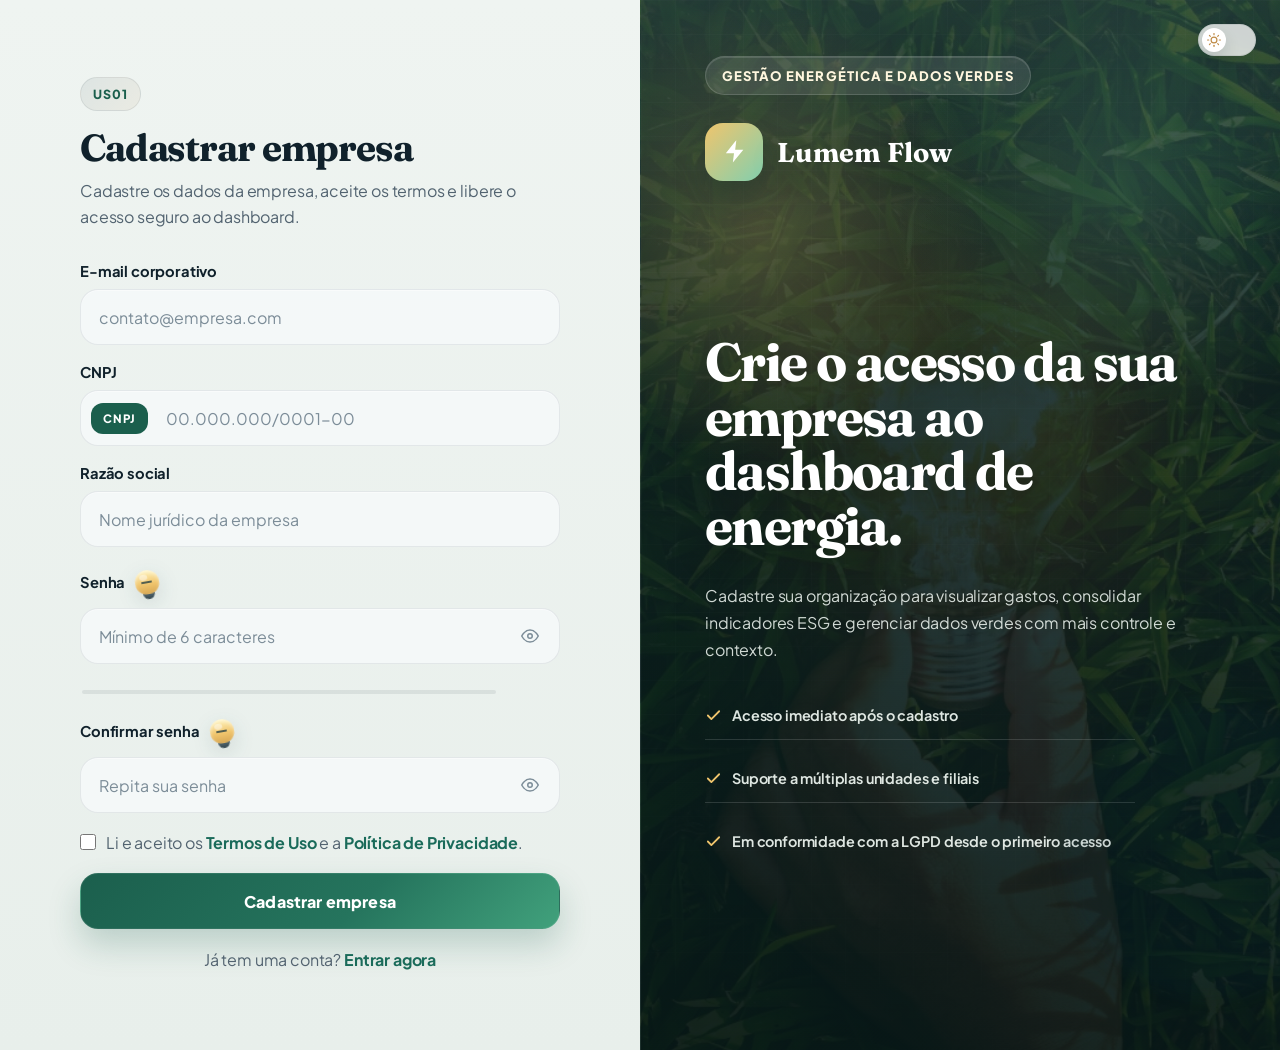
==== commit 5ba6c1c1: "primeiro commit Co-Authored-By: Claude Sonnet 4.6 <noreply@anthropic.com>" ====
--- a/cadastro.html
+++ b/cadastro.html
@@ -4,9 +4,12 @@
   <meta charset="UTF-8">
   <meta name="viewport" content="width=device-width, initial-scale=1.0">
   <title>Lumem Flow - Cadastro</title>
+  <meta name="description" content="Crie o acesso da sua empresa ao Lumem Flow e comece a monitorar consumo energético, gerar relatórios ESG e tomar decisões sustentáveis com dados em tempo real.">
+  <meta name="theme-color" content="#123845">
+  <link rel="icon" type="image/svg+xml" href="data:image/svg+xml,%3Csvg xmlns='http://www.w3.org/2000/svg' viewBox='0 0 24 24'%3E%3Crect width='24' height='24' rx='6' fill='%23bf8b46'/%3E%3Cpath d='M13 3L5 13h7l-1 8 9-11h-7l1-8z' fill='white'/%3E%3C/svg%3E">
   <link rel="preconnect" href="https://fonts.googleapis.com">
   <link rel="preconnect" href="https://fonts.gstatic.com" crossorigin>
-  <link href="https://fonts.googleapis.com/css2?family=Manrope:wght@400;500;600;700;800&display=swap" rel="stylesheet">
+  <link href="https://fonts.googleapis.com/css2?family=Fraunces:opsz,wght@9..144,600;9..144,700&family=Plus+Jakarta+Sans:wght@400;500;600;700;800&display=swap" rel="stylesheet">
   <link rel="stylesheet" href="style.css">
 </head>
 <body class="auth-page page-register" data-page="register">
@@ -38,25 +41,38 @@
 
         <div class="logo">
           <div class="logo-icon">
-            <svg viewBox="0 0 24 24" fill="none" stroke="white" stroke-width="2" stroke-linecap="round" stroke-linejoin="round" aria-hidden="true">
-              <path d="M12 2L2 7l10 5 10-5-10-5z"/>
-              <path d="M2 17l10 5 10-5"/>
-              <path d="M2 12l10 5 10-5"/>
+            <svg viewBox="0 0 24 24" fill="white" stroke="none" aria-hidden="true">
+              <path d="M13 3L5 13h7l-1 8 9-11h-7l1-8z"/>
             </svg>
           </div>
           <span class="logo-text">Lumem Flow</span>
         </div>
 
         <h1 class="hero-title">Crie o acesso da sua empresa ao dashboard de energia.</h1>
-        <p class="hero-text">Cadastre sua organiza&ccedil;&atilde;o para visualizar gastos, consolidar indicadores ESG e manipular dados verdes com mais controle e contexto.</p>
+        <p class="hero-text">Cadastre sua organiza&ccedil;&atilde;o para visualizar gastos, consolidar indicadores ESG e gerenciar dados verdes com mais controle e contexto.</p>
+
+        <ul class="hero-features">
+          <li>
+            <svg viewBox="0 0 24 24" fill="none" stroke="currentColor" stroke-width="2.5" stroke-linecap="round" stroke-linejoin="round" aria-hidden="true"><path d="M20 6L9 17l-5-5"/></svg>
+            <span>Acesso imediato ap&oacute;s o cadastro</span>
+          </li>
+          <li>
+            <svg viewBox="0 0 24 24" fill="none" stroke="currentColor" stroke-width="2.5" stroke-linecap="round" stroke-linejoin="round" aria-hidden="true"><path d="M20 6L9 17l-5-5"/></svg>
+            <span>Suporte a m&uacute;ltiplas unidades e filiais</span>
+          </li>
+          <li>
+            <svg viewBox="0 0 24 24" fill="none" stroke="currentColor" stroke-width="2.5" stroke-linecap="round" stroke-linejoin="round" aria-hidden="true"><path d="M20 6L9 17l-5-5"/></svg>
+            <span>Em conformidade com a LGPD desde o primeiro acesso</span>
+          </li>
+        </ul>
       </section>
 
       <section class="form-panel">
         <div class="form-card">
           <div class="form-card-top">
-            <span class="eyebrow">Primeiro acesso</span>
+            <span class="eyebrow">US01</span>
             <h2 class="form-title">Cadastrar empresa</h2>
-            <p class="form-subtitle">Preencha os dados abaixo para liberar o acesso ao dashboard.</p>
+            <p class="form-subtitle">Cadastre os dados da empresa, aceite os termos e libere o acesso seguro ao dashboard.</p>
           </div>
 
           <form id="cadastroForm" novalidate>
@@ -85,9 +101,20 @@
             </div>
 
             <div class="field-group">
-              <label for="senha">Senha</label>
+              <div class="field-row password-field-head">
+                <div class="password-label-cluster">
+                  <label for="senha">Senha</label>
+                  <div class="password-watcher is-hidden" data-target="senha" aria-hidden="true">
+                    <span class="watcher-halo"></span>
+                    <span class="watcher-bulb">
+                      <span class="watcher-eye"></span>
+                    </span>
+                    <span class="watcher-socket"></span>
+                  </div>
+                </div>
+              </div>
               <div class="input-group password-group">
-                <input type="password" id="senha" name="senha" placeholder="M&iacute;nimo de 6 caracteres" autocomplete="new-password" required>
+                <input type="password" id="senha" name="senha" placeholder="M&iacute;nimo de 6 caracteres" autocomplete="new-password" required aria-describedby="senha-strength-label">
                 <button type="button" class="toggle-password" data-target="senha" aria-label="Mostrar senha">
                   <svg class="eye-icon" viewBox="0 0 24 24" fill="none" stroke="currentColor" stroke-width="2" stroke-linecap="round" stroke-linejoin="round" aria-hidden="true">
                     <path d="M1 12s4-8 11-8 11 8 11 8-4 8-11 8-11-8-11-8z"/>
@@ -103,8 +130,24 @@
               </div>
             </div>
 
+              <div class="password-strength" id="senhaStrength" aria-hidden="true">
+                <div class="strength-bar"><div class="strength-fill" id="strengthFill"></div></div>
+                <span class="strength-label" id="senha-strength-label"></span>
+              </div>
+
             <div class="field-group">
-              <label for="confirmarSenha">Confirmar senha</label>
+              <div class="field-row password-field-head">
+                <div class="password-label-cluster">
+                  <label for="confirmarSenha">Confirmar senha</label>
+                  <div class="password-watcher is-hidden" data-target="confirmarSenha" aria-hidden="true">
+                    <span class="watcher-halo"></span>
+                    <span class="watcher-bulb">
+                      <span class="watcher-eye"></span>
+                    </span>
+                    <span class="watcher-socket"></span>
+                  </div>
+                </div>
+              </div>
               <div class="input-group password-group">
                 <input type="password" id="confirmarSenha" name="confirmarSenha" placeholder="Repita sua senha" autocomplete="new-password" required>
                 <button type="button" class="toggle-password" data-target="confirmarSenha" aria-label="Mostrar senha">
@@ -129,7 +172,10 @@
               </label>
             </div>
 
-            <button type="submit" class="btn-primary">Cadastrar empresa</button>
+            <button type="submit" class="btn-primary">
+              <span class="btn-label">Cadastrar empresa</span>
+              <span class="btn-spinner" aria-hidden="true"></span>
+            </button>
 
             <p class="form-footer">
               J&aacute; tem uma conta? <a href="index.html" class="link auth-nav-link" data-auth-nav="login">Entrar agora</a>
--- a/style.css
+++ b/style.css
@@ -5,65 +5,67 @@
 }
 
 :root {
-  --bg-body: #f4efe7;
-  --bg-panel: rgba(255, 252, 247, 0.84);
-  --bg-card: rgba(255, 255, 255, 0.78);
-  --bg-card-strong: rgba(255, 255, 255, 0.92);
-  --bg-input: rgba(255, 255, 255, 0.88);
+  --font-body: "Plus Jakarta Sans", "Segoe UI", sans-serif;
+  --font-display: "Fraunces", Georgia, serif;
+  --bg-body: #eef3f3;
+  --bg-panel: rgba(247, 249, 250, 0.82);
+  --bg-card: rgba(255, 255, 255, 0.82);
+  --bg-card-strong: rgba(255, 255, 255, 0.94);
+  --bg-input: rgba(245, 248, 249, 0.94);
   --bg-input-focus: #ffffff;
-  --border-soft: rgba(124, 82, 46, 0.12);
-  --border-strong: rgba(124, 82, 46, 0.2);
-  --text-primary: #1d2938;
-  --text-secondary: #5c6675;
-  --text-placeholder: #8f99a8;
-  --color-brand: #204b57;
-  --color-brand-hover: #163842;
-  --color-accent: #ee7b30;
-  --color-accent-soft: rgba(238, 123, 48, 0.14);
-  --color-link: #0f6d7c;
-  --color-link-hover: #0b5965;
-  --color-success: #1f8a5b;
-  --color-success-soft: rgba(31, 138, 91, 0.12);
-  --color-error: #d04c4c;
-  --color-error-soft: rgba(208, 76, 76, 0.11);
-  --shadow-card: 0 24px 60px rgba(32, 45, 67, 0.14);
-  --shadow-focus: 0 0 0 4px rgba(15, 109, 124, 0.14);
-  --shadow-btn-hover: 0 16px 34px rgba(32, 75, 87, 0.24);
-  --toggle-bg: rgba(255, 255, 255, 0.72);
+  --border-soft: rgba(16, 33, 43, 0.08);
+  --border-strong: rgba(16, 33, 43, 0.16);
+  --text-primary: #10212b;
+  --text-secondary: #526370;
+  --text-placeholder: #7c8d98;
+  --color-brand: #123845;
+  --color-brand-hover: #0c2731;
+  --color-accent: #bf8b46;
+  --color-accent-soft: rgba(191, 139, 70, 0.13);
+  --color-link: #1a6270;
+  --color-link-hover: #134d58;
+  --color-success: #26785b;
+  --color-success-soft: rgba(38, 120, 91, 0.12);
+  --color-error: #c4505a;
+  --color-error-soft: rgba(196, 80, 90, 0.11);
+  --shadow-card: 0 28px 72px rgba(9, 27, 38, 0.14);
+  --shadow-focus: 0 0 0 4px rgba(26, 98, 112, 0.14);
+  --shadow-btn-hover: 0 18px 38px rgba(18, 56, 69, 0.24);
+  --toggle-bg: rgba(255, 255, 255, 0.78);
   --toggle-knob: #ffffff;
-  --toggle-icon-sun: #ee7b30;
-  --toggle-icon-moon: #204b57;
+  --toggle-icon-sun: #bf8b46;
+  --toggle-icon-moon: #123845;
 }
 
 [data-theme="dark"] {
-  --bg-body: #08131d;
-  --bg-panel: rgba(9, 20, 30, 0.75);
-  --bg-card: rgba(10, 24, 37, 0.84);
-  --bg-card-strong: rgba(12, 27, 41, 0.96);
+  --bg-body: #07141d;
+  --bg-panel: rgba(8, 20, 30, 0.78);
+  --bg-card: rgba(9, 24, 36, 0.86);
+  --bg-card-strong: rgba(10, 28, 40, 0.95);
   --bg-input: rgba(255, 255, 255, 0.05);
   --bg-input-focus: rgba(255, 255, 255, 0.09);
-  --border-soft: rgba(174, 213, 230, 0.12);
-  --border-strong: rgba(174, 213, 230, 0.2);
-  --text-primary: #edf6fb;
-  --text-secondary: #a8bac8;
-  --text-placeholder: #6f8697;
-  --color-brand: #68b6c7;
-  --color-brand-hover: #7dc7d6;
-  --color-accent: #ff9d5c;
-  --color-accent-soft: rgba(255, 157, 92, 0.16);
-  --color-link: #8ddce9;
-  --color-link-hover: #b2edf6;
-  --color-success: #66d0a0;
-  --color-success-soft: rgba(102, 208, 160, 0.14);
-  --color-error: #ff8d8d;
+  --border-soft: rgba(167, 192, 201, 0.12);
+  --border-strong: rgba(167, 192, 201, 0.2);
+  --text-primary: #edf3f5;
+  --text-secondary: #a9bbc3;
+  --text-placeholder: #708692;
+  --color-brand: #82b9c6;
+  --color-brand-hover: #9cd0da;
+  --color-accent: #d1a15d;
+  --color-accent-soft: rgba(209, 161, 93, 0.16);
+  --color-link: #90d6df;
+  --color-link-hover: #b4edf2;
+  --color-success: #72c9a3;
+  --color-success-soft: rgba(114, 201, 163, 0.14);
+  --color-error: #ff9398;
   --color-error-soft: rgba(255, 141, 141, 0.12);
-  --shadow-card: 0 26px 68px rgba(0, 0, 0, 0.42);
-  --shadow-focus: 0 0 0 4px rgba(141, 220, 233, 0.14);
-  --shadow-btn-hover: 0 18px 38px rgba(23, 84, 96, 0.34);
+  --shadow-card: 0 28px 72px rgba(0, 0, 0, 0.42);
+  --shadow-focus: 0 0 0 4px rgba(144, 214, 223, 0.14);
+  --shadow-btn-hover: 0 20px 40px rgba(27, 91, 103, 0.34);
   --toggle-bg: rgba(255, 255, 255, 0.08);
-  --toggle-knob: #08131d;
-  --toggle-icon-sun: #6f8697;
-  --toggle-icon-moon: #8ddce9;
+  --toggle-knob: #07141d;
+  --toggle-icon-sun: #708692;
+  --toggle-icon-moon: #90d6df;
 }
 
 html {
@@ -71,25 +73,60 @@
 }
 
 body {
-  font-family: "Manrope", "Segoe UI", sans-serif;
+  font-family: var(--font-body);
+  font-optical-sizing: auto;
+  letter-spacing: -0.01em;
   min-height: 100vh;
   color: var(--text-primary);
   background:
-    radial-gradient(circle at top left, rgba(238, 123, 48, 0.18), transparent 32%),
-    radial-gradient(circle at bottom right, rgba(32, 75, 87, 0.22), transparent 28%),
-    linear-gradient(135deg, #f8f1e9 0%, #eef6f7 100%);
+    radial-gradient(circle at 12% 18%, rgba(191, 139, 70, 0.14), transparent 27%),
+    radial-gradient(circle at 85% 80%, rgba(18, 56, 69, 0.16), transparent 30%),
+    linear-gradient(135deg, #f4efe8 0%, #edf4f6 48%, #f3f7f3 100%);
   transition: background 0.4s ease, color 0.4s ease;
 }
 
 .auth-page {
-  overflow: hidden;
+  overflow-x: hidden;
+  overflow-y: auto;
+}
+
+.auth-page .page-shell {
+  padding: 0;
+  align-items: stretch;
+  justify-content: stretch;
+}
+
+.page-login,
+.page-register,
+.page-reset {
+  --color-brand: #1b5f4d;
+  --color-brand-hover: #134537;
+  --color-accent: #f0c56d;
+  --color-accent-soft: rgba(240, 197, 109, 0.16);
+  --color-link: #1a6b5a;
+  --color-link-hover: #124d41;
+  --shadow-focus: 0 0 0 4px rgba(27, 95, 77, 0.14);
+  --shadow-btn-hover: 0 20px 40px rgba(27, 95, 77, 0.28);
+}
+
+[data-theme="dark"] .page-login,
+[data-theme="dark"] .page-register,
+[data-theme="dark"] .page-reset {
+  --color-brand: #7ed0af;
+  --color-brand-hover: #98dec2;
+  --color-accent: #f0c56d;
+  --color-accent-soft: rgba(240, 197, 109, 0.18);
+  --color-link: #92e0c2;
+  --color-link-hover: #bcf2df;
+  --shadow-focus: 0 0 0 4px rgba(126, 208, 175, 0.14);
+  --shadow-btn-hover: 0 20px 40px rgba(14, 54, 40, 0.42);
 }
 
 [data-theme="dark"] body {
   background:
-    radial-gradient(circle at top left, rgba(255, 157, 92, 0.12), transparent 28%),
-    radial-gradient(circle at bottom right, rgba(104, 182, 199, 0.16), transparent 32%),
-    linear-gradient(135deg, #071019 0%, #10202d 100%);
+    radial-gradient(circle at 14% 18%, rgba(209, 161, 93, 0.13), transparent 25%),
+    radial-gradient(circle at 82% 78%, rgba(130, 185, 198, 0.14), transparent 30%),
+    linear-gradient(135deg, #07111a 0%, #10222d 52%, #0d1c24 100%);
 }
 
 body::before,
@@ -107,7 +144,7 @@
   height: 320px;
   top: -110px;
   left: -80px;
-  background: rgba(238, 123, 48, 0.12);
+  background: rgba(191, 139, 70, 0.1);
 }
 
 body::after {
@@ -115,7 +152,7 @@
   height: 300px;
   right: -80px;
   bottom: -100px;
-  background: rgba(32, 75, 87, 0.12);
+  background: rgba(18, 56, 69, 0.1);
 }
 
 .page-shell {
@@ -129,24 +166,21 @@
 }
 
 .auth-layout {
-  width: min(1120px, 100%);
-  display: grid;
-  grid-template-columns: minmax(320px, 1.05fr) minmax(360px, 0.95fr);
-  background: var(--bg-panel);
-  border: 1px solid var(--border-soft);
-  border-radius: 32px;
-  box-shadow: var(--shadow-card);
-  backdrop-filter: blur(22px);
+  width: 100%;
+  min-height: 100vh;
+  display: grid;
+  grid-template-columns: minmax(0, 1fr) minmax(0, 1fr);
+  background: transparent;
+  border: none;
+  border-radius: 0;
+  box-shadow: none;
+  backdrop-filter: none;
   overflow: hidden;
   position: relative;
 }
 
 .auth-layout::before {
-  content: "";
-  position: absolute;
-  inset: 0;
-  background: linear-gradient(135deg, rgba(255, 255, 255, 0.08), transparent 38%);
-  pointer-events: none;
+  display: none;
 }
 
 .auth-layout,
@@ -155,11 +189,16 @@
 .form-card,
 .hero-title,
 .hero-text,
+.hero-features,
 .field-group,
 .btn-primary,
 .form-footer {
   will-change: transform, opacity, filter;
 }
+
+/* ============================================================
+   TRANSITION OVERLAY — base
+   ============================================================ */
 
 .page-transition-overlay {
   position: fixed;
@@ -174,269 +213,633 @@
   opacity: 1;
 }
 
-.transition-wash,
-.transition-stripe,
-.transition-orb,
-.transition-label {
+/* Backdrop */
+.t-backdrop {
   position: absolute;
-}
-
-.transition-wash {
-  inset: -12%;
-  background:
-    radial-gradient(circle at 25% 25%, rgba(255, 255, 255, 0.22), transparent 20%),
-    linear-gradient(135deg, rgba(238, 123, 48, 0.92), rgba(32, 75, 87, 0.92));
-  transform: translateX(110%) skewX(-12deg);
-  filter: saturate(1.1);
-}
-
-.transition-stripe {
-  inset: -10% auto -10% auto;
-  width: 32vw;
-  min-width: 260px;
-  background: linear-gradient(180deg, rgba(255, 255, 255, 0.4), rgba(255, 255, 255, 0.04));
-  mix-blend-mode: screen;
+  inset: 0;
+  background:
+    linear-gradient(135deg, #07161b 0%, #0b2530 48%, #061219 100%);
   opacity: 0;
-  transform: translateX(130vw) rotate(14deg);
-}
-
-.transition-orb {
+}
+
+.t-field,
+.t-grid,
+.t-rails {
+  position: absolute;
+  inset: 0;
+}
+
+.t-field {
+  opacity: 0;
+  background:
+    radial-gradient(circle at 18% 24%, rgba(240, 197, 109, 0.2), transparent 24%),
+    radial-gradient(circle at 82% 76%, rgba(126, 208, 175, 0.18), transparent 28%),
+    linear-gradient(180deg, rgba(255, 255, 255, 0.06), transparent 24%);
+}
+
+.t-grid {
+  opacity: 0;
+  background:
+    linear-gradient(rgba(255, 255, 255, 0.05) 1px, transparent 1px),
+    linear-gradient(90deg, rgba(255, 255, 255, 0.05) 1px, transparent 1px);
+  background-size: 44px 44px;
+  mask-image: linear-gradient(180deg, rgba(0, 0, 0, 0.9), rgba(0, 0, 0, 0.22));
+}
+
+.t-rails {
+  opacity: 0;
+  overflow: hidden;
+}
+
+.t-rail {
+  position: absolute;
+  left: -12%;
+  right: -12%;
+  height: 2px;
   border-radius: 999px;
-  filter: blur(10px);
+  filter: blur(1px);
+}
+
+.t-rail-a {
+  top: 34%;
+  background: linear-gradient(90deg, transparent 0%, rgba(240, 197, 109, 0.08) 18%, rgba(240, 197, 109, 0.95) 50%, rgba(255, 255, 255, 0.1) 82%, transparent 100%);
+}
+
+.t-rail-b {
+  top: 50%;
+  height: 4px;
+  background: linear-gradient(90deg, transparent 0%, rgba(255, 255, 255, 0.06) 16%, rgba(126, 208, 175, 0.92) 50%, rgba(255, 255, 255, 0.08) 84%, transparent 100%);
+  box-shadow: 0 0 18px rgba(126, 208, 175, 0.24);
+}
+
+.t-rail-c {
+  top: 66%;
+  background: linear-gradient(90deg, transparent 0%, rgba(126, 208, 175, 0.08) 18%, rgba(126, 208, 175, 0.88) 50%, rgba(240, 197, 109, 0.12) 82%, transparent 100%);
+}
+
+/* Shockwave rings */
+.t-rings {
+  position: absolute;
+  inset: 0;
+  display: grid;
+  place-items: center;
+}
+
+.t-ring {
+  position: absolute;
+  border-radius: 50%;
   opacity: 0;
 }
 
-.transition-orb-a {
-  width: 34vw;
-  height: 34vw;
-  min-width: 220px;
-  min-height: 220px;
-  top: -8vw;
-  right: -6vw;
-  background: rgba(255, 230, 214, 0.26);
-}
-
-.transition-orb-b {
-  width: 24vw;
-  height: 24vw;
-  min-width: 180px;
-  min-height: 180px;
-  bottom: -5vw;
-  left: -4vw;
-  background: rgba(104, 182, 199, 0.22);
-}
-
-.transition-label {
+.t-ring-1 {
+  width: 80px;
+  height: 80px;
+  border: 3px solid #ee7b30;
+  box-shadow: 0 0 28px 6px rgba(238, 123, 48, 0.55), inset 0 0 18px rgba(238, 123, 48, 0.25);
+}
+
+.t-ring-2 {
+  width: 80px;
+  height: 80px;
+  border: 2px solid rgba(104, 182, 199, 0.85);
+  box-shadow: 0 0 20px 4px rgba(104, 182, 199, 0.4);
+}
+
+.t-ring-3 {
+  width: 80px;
+  height: 80px;
+  border: 1.5px solid rgba(255, 255, 255, 0.55);
+}
+
+/* Split-swap shutters */
+.t-swap {
+  position: absolute;
+  inset: 0;
+  pointer-events: none;
+}
+
+.t-swap-half {
+  position: absolute;
+  top: -8%;
+  bottom: -8%;
+  width: 54%;
+  opacity: 0;
+  overflow: hidden;
+  backdrop-filter: blur(2px);
+}
+
+.t-swap-left {
+  left: -4%;
+  border-right: 1px solid rgba(255, 255, 255, 0.12);
+  background:
+    linear-gradient(135deg, rgba(7, 31, 34, 0.96), rgba(17, 64, 59, 0.78)),
+    radial-gradient(circle at 28% 30%, rgba(240, 197, 109, 0.2), transparent 30%);
+}
+
+.t-swap-right {
+  right: -4%;
+  border-left: 1px solid rgba(255, 255, 255, 0.12);
+  background:
+    linear-gradient(225deg, rgba(7, 31, 34, 0.96), rgba(17, 64, 59, 0.78)),
+    radial-gradient(circle at 68% 30%, rgba(126, 208, 175, 0.18), transparent 32%);
+}
+
+.t-swap-half::before {
+  content: "";
+  position: absolute;
+  inset: 0;
+  background:
+    linear-gradient(120deg, rgba(255, 255, 255, 0.12), transparent 42%),
+    linear-gradient(rgba(255, 255, 255, 0.06) 1px, transparent 1px),
+    linear-gradient(90deg, rgba(255, 255, 255, 0.06) 1px, transparent 1px);
+  background-size: auto, 34px 34px, 34px 34px;
+}
+
+.t-swap-seam {
+  position: absolute;
+  top: 10%;
+  bottom: 10%;
+  left: 50%;
+  width: 2px;
+  transform: translateX(-50%) scaleY(0.2);
+  border-radius: 999px;
+  background: linear-gradient(180deg, transparent 0%, rgba(255, 255, 255, 0.96) 18%, rgba(240, 197, 109, 0.92) 50%, rgba(126, 208, 175, 0.9) 82%, transparent 100%);
+  box-shadow: 0 0 24px rgba(255, 255, 255, 0.3), 0 0 46px rgba(240, 197, 109, 0.28);
+  opacity: 0;
+}
+
+/* Speed lines */
+.t-lines {
+  position: absolute;
+  inset: 0;
+  overflow: hidden;
+}
+
+.t-line {
+  position: absolute;
+  height: var(--h, 1px);
+  width: var(--w, 18vw);
+  border-radius: 999px;
+  background: linear-gradient(90deg,
+    transparent 0%,
+    rgba(255, 255, 255, var(--oa, 0)) 20%,
+    rgba(240, 197, 109, var(--ob, 0.9)) 55%,
+    rgba(126, 208, 175, var(--oc, 0.7)) 80%,
+    transparent 100%);
+  filter: blur(var(--bl, 0px));
+}
+
+/* Spark particles */
+.t-sparks {
+  position: absolute;
+  inset: 0;
+}
+
+.t-spark {
+  position: absolute;
+  border-radius: 50%;
+  background: radial-gradient(circle at 35% 35%, #ffe2a5, #f0c56d 60%, #9c7740);
+  box-shadow: 0 0 8px 2px rgba(240, 197, 109, 0.62);
+  opacity: 0;
+}
+
+/* Chromatic beams */
+.t-beam-a,
+.t-beam-b {
+  position: absolute;
+  left: 0;
+  right: 0;
+  border-radius: 999px;
+  opacity: 0;
+  filter: blur(2px);
+}
+
+.t-beam-a {
+  height: 3px;
+  top: calc(50% - 3px);
+  background: linear-gradient(90deg, transparent 0%, rgba(240, 197, 109, 0) 5%, rgba(240, 197, 109, 0.9) 50%, rgba(240, 197, 109, 0) 95%, transparent 100%);
+  transform: scaleX(0);
+}
+
+.t-beam-b {
+  height: 2px;
+  top: calc(50% + 4px);
+  background: linear-gradient(90deg, transparent 0%, rgba(126, 208, 175, 0) 5%, rgba(126, 208, 175, 0.75) 50%, rgba(126, 208, 175, 0) 95%, transparent 100%);
+  transform: scaleX(0);
+}
+
+/* Label */
+.t-label {
+  position: absolute;
   left: 50%;
   top: 50%;
-  padding: 14px 18px;
+  transform: translate(-50%, -50%) scale(0.75);
+  padding: 12px 22px;
   border-radius: 999px;
-  border: 1px solid rgba(255, 255, 255, 0.24);
-  background: rgba(255, 255, 255, 0.12);
+  border: 1px solid rgba(255, 255, 255, 0.28);
+  background: rgba(10, 30, 42, 0.55);
   color: #ffffff;
-  font-size: 0.82rem;
+  font-size: 0.78rem;
   font-weight: 800;
-  letter-spacing: 0.08em;
+  letter-spacing: 0.12em;
   text-transform: uppercase;
-  backdrop-filter: blur(12px);
+  backdrop-filter: blur(14px);
   opacity: 0;
-  transform: translate(-50%, -50%) scale(0.84);
-}
+  white-space: nowrap;
+  box-shadow: 0 0 0 1px rgba(240, 197, 109, 0.18), 0 8px 28px rgba(0, 0, 0, 0.4);
+}
+
+/* ============================================================
+   EXIT — current page dissolves
+   ============================================================ */
 
 .auth-page.is-transitioning .auth-layout {
-  animation: layoutExit 0.88s cubic-bezier(0.65, 0, 0.35, 1) forwards;
+  animation: layoutPowerDown 0.82s cubic-bezier(0.55, 0, 0.45, 1) forwards;
 }
 
 .auth-page.is-transitioning .hero-panel {
-  animation: panelExitLeft 0.78s cubic-bezier(0.55, 0, 0.4, 1) forwards;
+  animation: heroPanelExit 0.72s cubic-bezier(0.55, 0, 0.45, 1) forwards;
 }
 
 .auth-page.is-transitioning .form-panel {
-  animation: panelExitRight 0.82s cubic-bezier(0.55, 0, 0.4, 1) forwards;
+  animation: formPanelExit 0.76s cubic-bezier(0.55, 0, 0.45, 1) forwards;
+}
+
+.page-register.is-transitioning.transition-register-to-login .hero-panel {
+  animation: heroPanelExitRight 0.8s cubic-bezier(0.55, 0, 0.45, 1) forwards;
+}
+
+.page-register.is-transitioning.transition-register-to-login .form-panel {
+  animation: formPanelExitLeft 0.8s cubic-bezier(0.55, 0, 0.45, 1) forwards;
 }
 
 .auth-page.is-transitioning .form-card {
-  animation: cardExit 0.78s cubic-bezier(0.55, 0, 0.4, 1) forwards;
+  animation: formCardExit 0.72s cubic-bezier(0.55, 0, 0.45, 1) forwards;
 }
 
 .auth-page.is-transitioning .hero-title,
 .auth-page.is-transitioning .hero-text,
+.auth-page.is-transitioning .hero-features,
 .auth-page.is-transitioning .field-group,
 .auth-page.is-transitioning .btn-primary,
-.auth-page.is-transitioning .form-footer {
-  animation: contentFadeOut 0.48s ease forwards;
-}
+.auth-page.is-transitioning .form-footer,
+.auth-page.is-transitioning .password-strength {
+  animation: contentDissipate 0.42s cubic-bezier(0.55, 0, 0.45, 1) forwards;
+}
+
+/* ============================================================
+   ENTRY — new page materializes
+   ============================================================ */
 
 .auth-page.is-entering .hero-panel {
-  animation: panelEnterLeft 0.9s cubic-bezier(0.22, 1, 0.36, 1) both;
+  animation: heroPanelEnter 1.1s cubic-bezier(0.16, 1, 0.3, 1) both;
 }
 
 .auth-page.is-entering .form-panel {
-  animation: panelEnterRight 1s cubic-bezier(0.22, 1, 0.36, 1) both;
+  animation: formPanelEnter 1.1s cubic-bezier(0.16, 1, 0.3, 1) both;
+}
+
+.page-register.is-entering .hero-panel {
+  animation: heroPanelEnterRight 1.22s cubic-bezier(0.16, 1, 0.3, 1) both;
+}
+
+.page-register.is-entering .form-panel {
+  animation: formPanelEnterLeft 1.16s cubic-bezier(0.16, 1, 0.3, 1) both;
 }
 
 .auth-page.is-entering .form-card {
-  animation: cardEnter 1s cubic-bezier(0.22, 1, 0.36, 1) both;
+  animation: cardMaterialize 1.1s cubic-bezier(0.16, 1, 0.3, 1) both;
 }
 
 .auth-page.is-entering .hero-title {
-  animation: copyRise 0.8s 0.18s cubic-bezier(0.22, 1, 0.36, 1) both;
+  animation: heroLineMaterialize 0.9s 0.16s cubic-bezier(0.16, 1, 0.3, 1) both;
 }
 
 .auth-page.is-entering .hero-text {
-  animation: copyRise 0.8s 0.26s cubic-bezier(0.22, 1, 0.36, 1) both;
-}
-
-.auth-page.is-entering .field-group:nth-of-type(1) { animation: fieldCascade 0.66s 0.28s cubic-bezier(0.22, 1, 0.36, 1) both; }
-.auth-page.is-entering .field-group:nth-of-type(2) { animation: fieldCascade 0.66s 0.36s cubic-bezier(0.22, 1, 0.36, 1) both; }
-.auth-page.is-entering .field-group:nth-of-type(3) { animation: fieldCascade 0.66s 0.44s cubic-bezier(0.22, 1, 0.36, 1) both; }
-.auth-page.is-entering .field-group:nth-of-type(4) { animation: fieldCascade 0.66s 0.52s cubic-bezier(0.22, 1, 0.36, 1) both; }
-.auth-page.is-entering .field-group:nth-of-type(5) { animation: fieldCascade 0.66s 0.60s cubic-bezier(0.22, 1, 0.36, 1) both; }
-.auth-page.is-entering .btn-primary { animation: fieldCascade 0.66s 0.66s cubic-bezier(0.22, 1, 0.36, 1) both; }
-.auth-page.is-entering .form-footer { animation: fieldCascade 0.66s 0.74s cubic-bezier(0.22, 1, 0.36, 1) both; }
-
-.auth-page.transition-login-to-register .page-transition-overlay.is-active .transition-wash {
-  animation: washSweepToRegister 0.96s cubic-bezier(0.65, 0, 0.35, 1) forwards;
-}
-
-.auth-page.transition-login-to-register .page-transition-overlay.is-active .transition-stripe {
-  animation: stripeSweep 0.96s 0.08s cubic-bezier(0.65, 0, 0.35, 1) forwards;
-}
-
-.auth-page.transition-login-to-register .page-transition-overlay.is-active .transition-orb-a {
-  animation: orbFloatA 0.96s ease forwards;
-}
-
-.auth-page.transition-login-to-register .page-transition-overlay.is-active .transition-orb-b {
-  animation: orbFloatB 0.96s 0.08s ease forwards;
-}
-
-.auth-page.transition-login-to-register .page-transition-overlay.is-active .transition-label {
-  animation: transitionLabel 0.9s 0.16s cubic-bezier(0.22, 1, 0.36, 1) forwards;
-}
-
-.auth-page.transition-register-to-login .page-transition-overlay.is-active .transition-wash {
-  animation: washSweepToLogin 0.96s cubic-bezier(0.65, 0, 0.35, 1) forwards;
-}
-
-.auth-page.transition-register-to-login .page-transition-overlay.is-active .transition-stripe {
-  animation: stripeSweepReverse 0.96s 0.08s cubic-bezier(0.65, 0, 0.35, 1) forwards;
-}
-
-.auth-page.transition-register-to-login .page-transition-overlay.is-active .transition-orb-a {
-  animation: orbFloatAReverse 0.96s ease forwards;
-}
-
-.auth-page.transition-register-to-login .page-transition-overlay.is-active .transition-orb-b {
-  animation: orbFloatBReverse 0.96s 0.08s ease forwards;
-}
-
-.auth-page.transition-register-to-login .page-transition-overlay.is-active .transition-label {
-  animation: transitionLabel 0.9s 0.16s cubic-bezier(0.22, 1, 0.36, 1) forwards;
-}
-
-@keyframes layoutExit {
-  0% { opacity: 1; transform: scale(1) rotate(0deg); filter: blur(0); }
-  100% { opacity: 0; transform: scale(0.93) rotate(-1deg); filter: blur(10px); }
-}
-
-@keyframes panelExitLeft {
-  0% { opacity: 1; transform: translateX(0) scale(1); }
-  100% { opacity: 0; transform: translateX(-42px) scale(0.98); }
-}
-
-@keyframes panelExitRight {
-  0% { opacity: 1; transform: translateX(0) scale(1); }
-  100% { opacity: 0; transform: translateX(58px) scale(0.98); }
-}
-
-@keyframes cardExit {
-  0% { opacity: 1; transform: translateY(0) scale(1); }
-  100% { opacity: 0; transform: translateY(20px) scale(0.97); }
-}
-
-@keyframes contentFadeOut {
-  0% { opacity: 1; transform: translateY(0); filter: blur(0); }
-  100% { opacity: 0; transform: translateY(14px); filter: blur(6px); }
-}
-
-@keyframes panelEnterLeft {
-  0% { opacity: 0; transform: translateX(-52px) scale(0.98); filter: blur(8px); }
-  100% { opacity: 1; transform: translateX(0) scale(1); filter: blur(0); }
-}
-
-@keyframes panelEnterRight {
-  0% { opacity: 0; transform: translateX(58px) scale(0.98); filter: blur(10px); }
-  100% { opacity: 1; transform: translateX(0) scale(1); filter: blur(0); }
-}
-
-@keyframes cardEnter {
-  0% { opacity: 0; transform: translateY(28px) scale(0.96); box-shadow: 0 0 0 rgba(0, 0, 0, 0); }
-  100% { opacity: 1; transform: translateY(0) scale(1); box-shadow: 0 12px 24px rgba(15, 23, 42, 0.05); }
-}
-
-@keyframes copyRise {
-  0% { opacity: 0; transform: translateY(26px); filter: blur(10px); }
-  100% { opacity: 1; transform: translateY(0); filter: blur(0); }
-}
-
-@keyframes fieldCascade {
-  0% { opacity: 0; transform: translateY(22px) scale(0.98); filter: blur(8px); }
-  100% { opacity: 1; transform: translateY(0) scale(1); filter: blur(0); }
-}
-
-@keyframes washSweepToRegister {
-  0% { transform: translateX(110%) skewX(-12deg); border-radius: 34px; }
-  42% { transform: translateX(18%) skewX(-9deg); border-radius: 80px; }
-  100% { transform: translateX(-14%) skewX(-6deg); border-radius: 0; }
-}
-
-@keyframes washSweepToLogin {
-  0% { transform: translateX(-110%) skewX(12deg); border-radius: 34px; }
-  42% { transform: translateX(-18%) skewX(9deg); border-radius: 80px; }
-  100% { transform: translateX(14%) skewX(6deg); border-radius: 0; }
-}
-
-@keyframes stripeSweep {
-  0% { opacity: 0; transform: translateX(110vw) rotate(14deg); }
-  20% { opacity: 1; }
-  100% { opacity: 0; transform: translateX(-18vw) rotate(14deg); }
-}
-
-@keyframes stripeSweepReverse {
-  0% { opacity: 0; transform: translateX(-110vw) rotate(-14deg); }
-  20% { opacity: 1; }
-  100% { opacity: 0; transform: translateX(18vw) rotate(-14deg); }
-}
-
-@keyframes orbFloatA {
-  0% { opacity: 0; transform: translate3d(10%, -8%, 0) scale(0.8); }
-  40% { opacity: 0.9; }
-  100% { opacity: 0; transform: translate3d(-90%, 38%, 0) scale(1.36); }
-}
-
-@keyframes orbFloatB {
-  0% { opacity: 0; transform: translate3d(-10%, 10%, 0) scale(0.72); }
-  40% { opacity: 0.75; }
-  100% { opacity: 0; transform: translate3d(120%, -42%, 0) scale(1.4); }
-}
-
-@keyframes orbFloatAReverse {
-  0% { opacity: 0; transform: translate3d(-10%, -8%, 0) scale(0.8); }
-  40% { opacity: 0.9; }
-  100% { opacity: 0; transform: translate3d(90%, 38%, 0) scale(1.36); }
-}
-
-@keyframes orbFloatBReverse {
-  0% { opacity: 0; transform: translate3d(10%, 10%, 0) scale(0.72); }
-  40% { opacity: 0.75; }
-  100% { opacity: 0; transform: translate3d(-120%, -42%, 0) scale(1.4); }
-}
-
-@keyframes transitionLabel {
-  0% { opacity: 0; transform: translate(-50%, -50%) scale(0.84); letter-spacing: 0.18em; }
-  30% { opacity: 1; transform: translate(-50%, -50%) scale(1); letter-spacing: 0.08em; }
-  100% { opacity: 0; transform: translate(-50%, -50%) scale(1.08); }
+  animation: heroLineMaterialize 0.9s 0.26s cubic-bezier(0.16, 1, 0.3, 1) both;
+}
+
+.auth-page.is-entering .hero-features {
+  animation: heroLineMaterialize 0.9s 0.36s cubic-bezier(0.16, 1, 0.3, 1) both;
+}
+
+.auth-page.is-entering .field-group:nth-of-type(1) { animation: fieldMaterialize 0.8s 0.22s cubic-bezier(0.16, 1, 0.3, 1) both; }
+.auth-page.is-entering .field-group:nth-of-type(2) { animation: fieldMaterialize 0.8s 0.31s cubic-bezier(0.16, 1, 0.3, 1) both; }
+.auth-page.is-entering .field-group:nth-of-type(3) { animation: fieldMaterialize 0.8s 0.40s cubic-bezier(0.16, 1, 0.3, 1) both; }
+.auth-page.is-entering .field-group:nth-of-type(4) { animation: fieldMaterialize 0.8s 0.49s cubic-bezier(0.16, 1, 0.3, 1) both; }
+.auth-page.is-entering .field-group:nth-of-type(5) { animation: fieldMaterialize 0.8s 0.58s cubic-bezier(0.16, 1, 0.3, 1) both; }
+.auth-page.is-entering .btn-primary { animation: fieldMaterialize 0.8s 0.64s cubic-bezier(0.16, 1, 0.3, 1) both; }
+.auth-page.is-entering .form-footer { animation: fieldMaterialize 0.8s 0.72s cubic-bezier(0.16, 1, 0.3, 1) both; }
+
+/* ============================================================
+   OVERLAY ANIMATION TRIGGERS
+   ============================================================ */
+
+.page-transition-overlay.is-active .t-backdrop {
+  animation: tBackdropIn 0.78s cubic-bezier(0.4, 0, 0.2, 1) both;
+}
+
+.page-transition-overlay.is-active .t-field {
+  animation: tFieldCharge 0.92s cubic-bezier(0.16, 1, 0.3, 1) both;
+}
+
+.page-transition-overlay.is-active .t-grid {
+  animation: tGridActivate 0.92s 0.04s cubic-bezier(0.16, 1, 0.3, 1) both;
+}
+
+.page-transition-overlay.is-active .t-rails {
+  animation: tRailsReveal 0.9s 0.05s cubic-bezier(0.16, 1, 0.3, 1) both;
+}
+
+.page-transition-overlay.is-active .t-beam-a {
+  animation: tBeamStretch 0.55s 0.12s cubic-bezier(0.4, 0, 0.2, 1) both;
+}
+
+.page-transition-overlay.is-active .t-beam-b {
+  animation: tBeamStretch 0.55s 0.18s cubic-bezier(0.4, 0, 0.2, 1) both;
+}
+
+.page-transition-overlay.is-active .t-spark {
+  animation: tSparkFly 0.85s cubic-bezier(0.2, 0, 0.6, 1) both;
+}
+
+.page-transition-overlay.is-active .t-label {
+  animation: tLabelCrystallize 0.95s 0.28s cubic-bezier(0.16, 1, 0.3, 1) both;
+}
+
+.page-transition-overlay.is-active .t-swap-seam {
+  animation: tSwapSeamPulse 0.92s 0.08s cubic-bezier(0.16, 1, 0.3, 1) both;
+}
+
+.auth-page.transition-login-to-register .page-transition-overlay.is-active .t-line {
+  animation: tLineLTR 0.55s cubic-bezier(0.4, 0, 0.2, 1) both;
+}
+
+.auth-page.transition-login-to-register .page-transition-overlay.is-active .t-rail-a {
+  animation: tRailSweepLTR 0.76s 0.04s cubic-bezier(0.2, 0.8, 0.2, 1) both;
+}
+
+.auth-page.transition-login-to-register .page-transition-overlay.is-active .t-rail-b {
+  animation: tRailSweepLTRStrong 0.88s 0.08s cubic-bezier(0.16, 1, 0.3, 1) both;
+}
+
+.auth-page.transition-login-to-register .page-transition-overlay.is-active .t-rail-c {
+  animation: tRailSweepLTR 0.82s 0.12s cubic-bezier(0.2, 0.8, 0.2, 1) both;
+}
+
+.auth-page.transition-login-to-register .page-transition-overlay.is-active .t-swap-left {
+  animation: tSwapLeftCollapse 0.86s 0.06s cubic-bezier(0.16, 1, 0.3, 1) both;
+}
+
+.auth-page.transition-login-to-register .page-transition-overlay.is-active .t-swap-right {
+  animation: tSwapRightExpand 0.92s 0.08s cubic-bezier(0.16, 1, 0.3, 1) both;
+}
+
+.auth-page.transition-register-to-login .page-transition-overlay.is-active .t-line {
+  animation: tLineRTL 0.55s cubic-bezier(0.4, 0, 0.2, 1) both;
+}
+
+.auth-page.transition-register-to-login .page-transition-overlay.is-active .t-rail-a {
+  animation: tRailSweepRTL 0.76s 0.04s cubic-bezier(0.2, 0.8, 0.2, 1) both;
+}
+
+.auth-page.transition-register-to-login .page-transition-overlay.is-active .t-rail-b {
+  animation: tRailSweepRTLStrong 0.88s 0.08s cubic-bezier(0.16, 1, 0.3, 1) both;
+}
+
+.auth-page.transition-register-to-login .page-transition-overlay.is-active .t-rail-c {
+  animation: tRailSweepRTL 0.82s 0.12s cubic-bezier(0.2, 0.8, 0.2, 1) both;
+}
+
+.auth-page.transition-register-to-login .page-transition-overlay.is-active .t-swap-left {
+  animation: tSwapLeftExpand 0.92s 0.08s cubic-bezier(0.16, 1, 0.3, 1) both;
+}
+
+.auth-page.transition-register-to-login .page-transition-overlay.is-active .t-swap-right {
+  animation: tSwapRightCollapse 0.86s 0.06s cubic-bezier(0.16, 1, 0.3, 1) both;
+}
+
+/* ============================================================
+   KEYFRAMES — exit
+   ============================================================ */
+
+@keyframes layoutPowerDown {
+  0%   { opacity: 1;   transform: scale(1);     filter: blur(0)    brightness(1); }
+  28%  { opacity: 1;   transform: scale(1.025); filter: blur(0)    brightness(1.7); }
+  65%  { opacity: 0.3; transform: scale(1.05);  filter: blur(6px)  brightness(2.4); }
+  100% { opacity: 0;   transform: scale(1.09);  filter: blur(22px) brightness(0.4); }
+}
+
+@keyframes heroPanelExit {
+  0%   { opacity: 1; transform: translateX(0)     scale(1);    filter: blur(0); }
+  18%  {              transform: translateX(-8px)  scale(1.01); }
+  100% { opacity: 0; transform: translateX(-90px) scale(0.94); filter: blur(16px); }
+}
+
+@keyframes formPanelExit {
+  0%   { opacity: 1; transform: translateX(0)    scale(1);    filter: blur(0); }
+  18%  {              transform: translateX(8px)  scale(1.01); }
+  100% { opacity: 0; transform: translateX(90px) scale(0.94); filter: blur(16px); }
+}
+
+@keyframes heroPanelExitRight {
+  0%   { opacity: 1; transform: translateX(0)    scale(1);    filter: blur(0); }
+  18%  {              transform: translateX(8px)  scale(1.01); }
+  100% { opacity: 0; transform: translateX(96px) scale(0.94); filter: blur(16px); }
+}
+
+@keyframes formPanelExitLeft {
+  0%   { opacity: 1; transform: translateX(0)     scale(1);    filter: blur(0); }
+  18%  {              transform: translateX(-8px)  scale(1.01); }
+  100% { opacity: 0; transform: translateX(-96px) scale(0.94); filter: blur(16px); }
+}
+
+@keyframes formCardExit {
+  0%   { opacity: 1; transform: scale(1)    translateY(0);    filter: blur(0)    brightness(1); }
+  28%  {              transform: scale(1.02) translateY(-8px); filter: blur(0)    brightness(1.5); }
+  100% { opacity: 0; transform: scale(0.88) translateY(36px); filter: blur(18px) brightness(0.3); }
+}
+
+@keyframes contentDissipate {
+  0%   { opacity: 1;   transform: translateY(0)     scale(1);    filter: blur(0); }
+  30%  { opacity: 0.5; transform: translateY(-10px) scale(0.98); filter: blur(3px); }
+  100% { opacity: 0;   transform: translateY(-28px) scale(0.95); filter: blur(12px); }
+}
+
+/* ============================================================
+   KEYFRAMES — entry
+   ============================================================ */
+
+@keyframes heroPanelEnter {
+  0%   { opacity: 0;    transform: translateX(-110px) scale(0.93);  filter: blur(22px) brightness(0.35); }
+  38%  { opacity: 0.75; transform: translateX(-10px)  scale(0.99);  filter: blur(5px)  brightness(1.15); }
+  68%  { opacity: 1;    transform: translateX(4px)    scale(1.004); filter: blur(0)    brightness(1.04); }
+  84%  {                transform: translateX(-1px)   scale(1.001); }
+  100% { opacity: 1;    transform: translateX(0)      scale(1);     filter: blur(0)    brightness(1); }
+}
+
+@keyframes formPanelEnter {
+  0%   { opacity: 0;    transform: translateX(110px) scale(0.93);  filter: blur(22px) brightness(0.35); }
+  38%  { opacity: 0.75; transform: translateX(10px)  scale(0.99);  filter: blur(5px)  brightness(1.15); }
+  68%  { opacity: 1;    transform: translateX(-4px)  scale(1.004); filter: blur(0)    brightness(1.04); }
+  84%  {                transform: translateX(1px)   scale(1.001); }
+  100% { opacity: 1;    transform: translateX(0)     scale(1);     filter: blur(0)    brightness(1); }
+}
+
+@keyframes heroPanelEnterRight {
+  0%   { opacity: 0;    transform: translateX(118px) scale(0.93);  filter: blur(24px) brightness(0.35); }
+  34%  { opacity: 0.72; transform: translateX(14px)  scale(0.99);  filter: blur(6px)  brightness(1.14); }
+  66%  { opacity: 1;    transform: translateX(-5px)  scale(1.004); filter: blur(0)    brightness(1.05); }
+  82%  {                transform: translateX(1px)   scale(1.001); }
+  100% { opacity: 1;    transform: translateX(0)     scale(1);     filter: blur(0)    brightness(1); }
+}
+
+@keyframes formPanelEnterLeft {
+  0%   { opacity: 0;    transform: translateX(-118px) scale(0.93);  filter: blur(24px) brightness(0.35); }
+  34%  { opacity: 0.72; transform: translateX(-14px)  scale(0.99);  filter: blur(6px)  brightness(1.14); }
+  66%  { opacity: 1;    transform: translateX(5px)    scale(1.004); filter: blur(0)    brightness(1.05); }
+  82%  {                transform: translateX(-1px)   scale(1.001); }
+  100% { opacity: 1;    transform: translateX(0)      scale(1);     filter: blur(0)    brightness(1); }
+}
+
+@keyframes cardMaterialize {
+  0%   { opacity: 0;   transform: scale(1.1)   translateY(-22px); filter: blur(22px) brightness(2.8); }
+  32%  { opacity: 0.8; transform: scale(1.025) translateY(-5px);  filter: blur(6px)  brightness(1.4); }
+  62%  { opacity: 1;   transform: scale(0.997) translateY(2px);   filter: blur(0)    brightness(1.03); }
+  80%  {               transform: scale(1.002) translateY(0); }
+  100% { opacity: 1;   transform: scale(1)     translateY(0);     filter: blur(0)    brightness(1); }
+}
+
+@keyframes heroLineMaterialize {
+  0%   { opacity: 0;    transform: translateY(38px) scale(0.96);  filter: blur(16px) brightness(0.3); }
+  42%  { opacity: 0.75; transform: translateY(5px)  scale(1.003); filter: blur(4px)  brightness(1.15); }
+  70%  { opacity: 1;    transform: translateY(-2px) scale(1.001); filter: blur(0)    brightness(1.04); }
+  100% { opacity: 1;    transform: translateY(0)    scale(1);     filter: blur(0)    brightness(1); }
+}
+
+@keyframes fieldMaterialize {
+  0%   { opacity: 0;   transform: translateY(30px) scale(0.97);  filter: blur(14px); }
+  48%  { opacity: 0.8; transform: translateY(-2px) scale(1.003); filter: blur(2px); }
+  72%  { opacity: 1;   transform: translateY(1px)  scale(1.001); filter: blur(0); }
+  100% { opacity: 1;   transform: translateY(0)    scale(1);     filter: blur(0); }
+}
+
+/* ============================================================
+   KEYFRAMES — overlay elements
+   ============================================================ */
+
+@keyframes tBackdropIn {
+  0%   { opacity: 0; }
+  22%  { opacity: 0.72; }
+  52%  { opacity: 1; }
+  100% { opacity: 1; }
+}
+
+@keyframes tFieldCharge {
+  0%   { opacity: 0;    transform: scale(1.08); filter: blur(14px); }
+  34%  { opacity: 0.86; transform: scale(1.02); filter: blur(4px); }
+  100% { opacity: 0.72; transform: scale(1);    filter: blur(0); }
+}
+
+@keyframes tGridActivate {
+  0%   { opacity: 0; filter: blur(6px); }
+  36%  { opacity: 0.42; filter: blur(1px); }
+  100% { opacity: 0.32; filter: blur(0); }
+}
+
+@keyframes tRailsReveal {
+  0%   { opacity: 0; }
+  100% { opacity: 1; }
+}
+
+@keyframes tBeamStretch {
+  0%   { opacity: 0;    transform: scaleX(0); }
+  25%  { opacity: 1;    transform: scaleX(1); }
+  65%  { opacity: 0.75; transform: scaleX(1); }
+  100% { opacity: 0;    transform: scaleX(1); }
+}
+
+@keyframes tRailSweepLTR {
+  0%   { opacity: 0; transform: translateX(-18%) scaleX(0.82); }
+  24%  { opacity: 0.95; }
+  100% { opacity: 0; transform: translateX(18%) scaleX(1.04); }
+}
+
+@keyframes tRailSweepLTRStrong {
+  0%   { opacity: 0; transform: translateX(-28%) scaleX(0.72); filter: blur(2px); }
+  22%  { opacity: 1; transform: translateX(-4%)  scaleX(1);    filter: blur(0); }
+  100% { opacity: 0; transform: translateX(26%)  scaleX(1.08); filter: blur(2px); }
+}
+
+@keyframes tRailSweepRTL {
+  0%   { opacity: 0; transform: translateX(18%) scaleX(0.82); }
+  24%  { opacity: 0.95; }
+  100% { opacity: 0; transform: translateX(-18%) scaleX(1.04); }
+}
+
+@keyframes tRailSweepRTLStrong {
+  0%   { opacity: 0; transform: translateX(28%) scaleX(0.72); filter: blur(2px); }
+  22%  { opacity: 1; transform: translateX(4%)  scaleX(1);    filter: blur(0); }
+  100% { opacity: 0; transform: translateX(-26%) scaleX(1.08); filter: blur(2px); }
+}
+
+@keyframes tLineLTR {
+  0%   { transform: translateX(-140%); opacity: 0; }
+  12%  { opacity: 1; }
+  75%  { opacity: 0.9; }
+  100% { transform: translateX(240%);  opacity: 0; }
+}
+
+@keyframes tLineRTL {
+  0%   { transform: translateX(140%);  opacity: 0; }
+  12%  { opacity: 1; }
+  75%  { opacity: 0.9; }
+  100% { transform: translateX(-240%); opacity: 0; }
+}
+
+@keyframes tSparkFly {
+  0%   { opacity: 0;   transform: translate(0, 0) scale(0); }
+  18%  { opacity: 1;   transform: translate(0, 0) scale(1); }
+  75%  { opacity: 0.6; }
+  100% { opacity: 0;   transform: translate(var(--dx, 0px), var(--dy, 0px)) scale(0.15); }
+}
+
+@keyframes tLabelCrystallize {
+  0%   { opacity: 0; transform: translate(-50%, -50%) scale(0.7)  translateY(14px);  filter: blur(12px); }
+  28%  { opacity: 1; transform: translate(-50%, -50%) scale(1)    translateY(0);     filter: blur(0); }
+  68%  { opacity: 1; }
+  100% { opacity: 0; transform: translate(-50%, -50%) scale(1.06) translateY(-10px); filter: blur(6px); }
+}
+
+@keyframes tSwapSeamPulse {
+  0%   { opacity: 0; transform: translateX(-50%) scaleY(0.18); filter: blur(6px); }
+  22%  { opacity: 1; transform: translateX(-50%) scaleY(1);    filter: blur(0); }
+  68%  { opacity: 0.86; }
+  100% { opacity: 0; transform: translateX(-50%) scaleY(1.08); filter: blur(8px); }
+}
+
+@keyframes tSwapLeftCollapse {
+  0%   { opacity: 0;    transform: translateX(0)      skewX(0deg); }
+  18%  { opacity: 0.96; }
+  100% { opacity: 0;    transform: translateX(-24%)   skewX(-6deg); }
+}
+
+@keyframes tSwapRightExpand {
+  0%   { opacity: 0;    transform: translateX(18%)    skewX(-6deg); }
+  18%  { opacity: 0.9; }
+  100% { opacity: 0;    transform: translateX(0)      skewX(0deg); }
+}
+
+@keyframes tSwapLeftExpand {
+  0%   { opacity: 0;    transform: translateX(-18%)   skewX(6deg); }
+  18%  { opacity: 0.9; }
+  100% { opacity: 0;    transform: translateX(0)      skewX(0deg); }
+}
+
+@keyframes tSwapRightCollapse {
+  0%   { opacity: 0;    transform: translateX(0)      skewX(0deg); }
+  18%  { opacity: 0.96; }
+  100% { opacity: 0;    transform: translateX(24%)    skewX(6deg); }
 }
 
 @media (prefers-reduced-motion: reduce) {
@@ -445,6 +848,7 @@
   .auth-page.is-entering .form-card,
   .auth-page.is-entering .hero-title,
   .auth-page.is-entering .hero-text,
+  .auth-page.is-entering .hero-features,
   .auth-page.is-entering .field-group,
   .auth-page.is-entering .btn-primary,
   .auth-page.is-entering .form-footer,
@@ -454,6 +858,7 @@
   .auth-page.is-transitioning .form-card,
   .auth-page.is-transitioning .hero-title,
   .auth-page.is-transitioning .hero-text,
+  .auth-page.is-transitioning .hero-features,
   .auth-page.is-transitioning .field-group,
   .auth-page.is-transitioning .btn-primary,
   .auth-page.is-transitioning .form-footer,
@@ -465,10 +870,18 @@
   .legal-page.is-legal-entering .legal-subtitle,
   .legal-page.is-legal-entering .legal-section,
   .legal-page.is-legal-entering .legal-section::before,
-  .page-transition-overlay.is-active .transition-wash,
-  .page-transition-overlay.is-active .transition-stripe,
-  .page-transition-overlay.is-active .transition-orb,
-  .page-transition-overlay.is-active .transition-label {
+  .page-transition-overlay.is-active .t-backdrop,
+  .page-transition-overlay.is-active .t-field,
+  .page-transition-overlay.is-active .t-grid,
+  .page-transition-overlay.is-active .t-rails,
+  .page-transition-overlay.is-active .t-beam-a,
+  .page-transition-overlay.is-active .t-beam-b,
+  .page-transition-overlay.is-active .t-rail,
+  .page-transition-overlay.is-active .t-swap-half,
+  .page-transition-overlay.is-active .t-swap-seam,
+  .page-transition-overlay.is-active .t-line,
+  .page-transition-overlay.is-active .t-spark,
+  .page-transition-overlay.is-active .t-label {
     animation: none !important;
     transition: none !important;
   }
@@ -481,26 +894,265 @@
 }
 
 .hero-panel {
-  padding: 38px 52px 56px;
-  background:
-    linear-gradient(180deg, rgba(32, 75, 87, 0.06), transparent 100%),
+  min-height: 100vh;
+  padding: 56px clamp(32px, 5vw, 76px);
+  background:
+    radial-gradient(circle at top left, rgba(191, 139, 70, 0.16), transparent 32%),
+    linear-gradient(180deg, rgba(18, 56, 69, 0.08), transparent 48%),
     linear-gradient(145deg, rgba(255, 255, 255, 0.3), transparent 70%);
   display: flex;
   flex-direction: column;
-  justify-content: flex-start;
+  justify-content: flex-end;
+  border-right: 1px solid rgba(255, 255, 255, 0.08);
+  overflow: hidden;
+}
+
+.page-login .auth-layout {
+  background: transparent;
+}
+
+[data-theme="dark"] .page-register .auth-layout,
+.page-register .auth-layout {
+  background: transparent;
+}
+
+[data-theme="dark"] .page-login .auth-layout {
+  background: transparent;
+}
+
+.page-register .hero-panel {
+  order: 2;
+  border-right: none;
+  border-left: 1px solid rgba(255, 255, 255, 0.08);
+}
+
+.page-register .form-panel {
+  order: 1;
+}
+
+.page-login .hero-panel,
+.page-register .hero-panel,
+.page-reset .hero-panel {
+  min-height: 640px;
+  background:
+    linear-gradient(180deg, rgba(7, 22, 21, 0.16), rgba(7, 22, 21, 0.74)),
+    linear-gradient(135deg, rgba(10, 43, 36, 0.9), rgba(13, 51, 64, 0.58)),
+    url("imagemain.jpg") center center / cover no-repeat;
+  border-right: 1px solid rgba(255, 255, 255, 0.08);
+  color: #f4faf6;
+}
+
+.page-register .hero-panel {
+  border-right: none;
+  border-left: 1px solid rgba(255, 255, 255, 0.08);
+}
+
+.page-login .hero-panel::before,
+.page-register .hero-panel::before,
+.page-reset .hero-panel::before {
+  content: "";
+  position: absolute;
+  inset: 0;
+  background:
+    radial-gradient(circle at 18% 22%, rgba(240, 197, 109, 0.24), transparent 24%),
+    radial-gradient(circle at 76% 18%, rgba(126, 208, 175, 0.16), transparent 24%),
+    linear-gradient(180deg, rgba(255, 255, 255, 0.08), transparent 24%),
+    linear-gradient(0deg, rgba(4, 14, 12, 0.28), rgba(4, 14, 12, 0.08));
+  pointer-events: none;
+}
+
+.page-login .hero-panel::after,
+.page-register .hero-panel::after,
+.page-reset .hero-panel::after {
+  background:
+    linear-gradient(120deg, rgba(255, 255, 255, 0.14), transparent 42%),
+    linear-gradient(rgba(255, 255, 255, 0.08) 1px, transparent 1px),
+    linear-gradient(90deg, rgba(255, 255, 255, 0.08) 1px, transparent 1px);
+  background-size: auto, 34px 34px, 34px 34px;
+  opacity: 0.22;
+}
+
+.page-login .hero-chip,
+.page-register .hero-chip,
+.page-reset .hero-chip {
+  background: rgba(255, 255, 255, 0.1);
+  border-color: rgba(255, 255, 255, 0.14);
+  color: #fff7df;
+  box-shadow: inset 0 1px 0 rgba(255, 255, 255, 0.12);
+}
+
+.page-login .logo-icon,
+.page-register .logo-icon,
+.page-reset .logo-icon {
+  background: linear-gradient(135deg, #f0c56d, #82cfae);
+  box-shadow: 0 18px 30px rgba(15, 48, 35, 0.28);
+}
+
+.page-login .logo-text,
+.page-login .hero-title,
+.page-register .logo-text,
+.page-register .hero-title,
+.page-reset .logo-text,
+.page-reset .hero-title {
+  color: #ffffff;
+  text-shadow: 0 10px 34px rgba(0, 0, 0, 0.24);
+}
+
+.page-login .hero-text,
+.page-register .hero-text,
+.page-reset .hero-text {
+  color: rgba(240, 247, 242, 0.86);
+  max-width: 30rem;
+}
+
+.page-login .hero-features,
+.page-register .hero-features,
+.page-reset .hero-features {
+  gap: 14px;
+}
+
+.page-login .hero-features li,
+.page-register .hero-features li,
+.page-reset .hero-features li {
+  width: min(100%, 430px);
+  padding: 14px 0;
+  border-radius: 0;
+  color: rgba(240, 247, 242, 0.92);
+  background: transparent;
+  border: none;
+  border-bottom: 1px solid rgba(255, 255, 255, 0.14);
+  backdrop-filter: none;
+  box-shadow: none;
+}
+
+.page-login .hero-features li:last-child,
+.page-register .hero-features li:last-child,
+.page-reset .hero-features li:last-child {
+  border-bottom: none;
+}
+
+.page-login .hero-features li svg,
+.page-register .hero-features li svg,
+.page-reset .hero-features li svg {
+  color: #f0c56d;
+}
+
+.page-login .form-panel,
+.page-register .form-panel,
+.page-reset .form-panel {
+  background: linear-gradient(180deg, #eff4f1 0%, #e8efeb 100%);
+}
+
+.page-login .form-card,
+.page-register .form-card,
+.page-reset .form-card {
+  background: transparent;
+}
+
+.page-login .input-group input:focus,
+.page-register .input-group input:focus,
+.page-reset .input-group input:focus {
+  border-color: rgba(27, 95, 77, 0.3);
+}
+
+.page-login .toggle-password:hover,
+.page-login .toggle-password:focus-visible,
+.page-register .toggle-password:hover,
+.page-register .toggle-password:focus-visible,
+.page-reset .toggle-password:hover,
+.page-reset .toggle-password:focus-visible {
+  background: rgba(27, 95, 77, 0.08);
+}
+
+.page-login .btn-primary,
+.page-register .btn-primary,
+.page-reset .btn-primary {
+  background: linear-gradient(135deg, #1b5f4d, #25745d 58%, #41a17c 100%);
+  box-shadow: 0 16px 32px rgba(27, 95, 77, 0.22);
+}
+
+[data-theme="dark"] .page-login .form-panel,
+[data-theme="dark"] .page-register .form-panel,
+[data-theme="dark"] .page-reset .form-panel {
+  background: linear-gradient(180deg, #09181c 0%, #0d2026 100%);
+}
+
+[data-theme="dark"] .page-login .hero-panel,
+[data-theme="dark"] .page-register .hero-panel,
+[data-theme="dark"] .page-reset .hero-panel {
+  background:
+    linear-gradient(180deg, rgba(4, 15, 17, 0.22), rgba(4, 15, 17, 0.8)),
+    linear-gradient(135deg, rgba(4, 28, 29, 0.92), rgba(7, 50, 40, 0.58)),
+    url("imagemain.jpg") center center / cover no-repeat;
+}
+
+[data-theme="dark"] .page-login .hero-chip,
+[data-theme="dark"] .page-register .hero-chip,
+[data-theme="dark"] .page-reset .hero-chip {
+  background: rgba(255, 255, 255, 0.08);
+  border-color: rgba(255, 255, 255, 0.12);
+}
+
+[data-theme="dark"] .page-login .hero-features li,
+[data-theme="dark"] .page-register .hero-features li,
+[data-theme="dark"] .page-reset .hero-features li {
+  border-color: rgba(255, 255, 255, 0.12);
+}
+
+[data-theme="dark"] .page-login .input-group input:focus,
+[data-theme="dark"] .page-register .input-group input:focus,
+[data-theme="dark"] .page-reset .input-group input:focus {
+  border-color: rgba(126, 208, 175, 0.3);
+}
+
+[data-theme="dark"] .page-login .toggle-password:hover,
+[data-theme="dark"] .page-login .toggle-password:focus-visible,
+[data-theme="dark"] .page-register .toggle-password:hover,
+[data-theme="dark"] .page-register .toggle-password:focus-visible,
+[data-theme="dark"] .page-reset .toggle-password:hover,
+[data-theme="dark"] .page-reset .toggle-password:focus-visible {
+  background: rgba(126, 208, 175, 0.1);
+}
+
+[data-theme="dark"] .page-login .btn-primary,
+[data-theme="dark"] .page-register .btn-primary,
+[data-theme="dark"] .page-reset .btn-primary {
+  background: linear-gradient(135deg, #69c7a1, #57b38f 58%, #3a9375 100%);
+  box-shadow: 0 16px 32px rgba(8, 30, 24, 0.34);
+}
+
+.hero-panel::after {
+  content: "";
+  position: absolute;
+  inset: 0;
+  background:
+    linear-gradient(120deg, rgba(255, 255, 255, 0.18), transparent 42%),
+    linear-gradient(rgba(18, 56, 69, 0.05) 1px, transparent 1px),
+    linear-gradient(90deg, rgba(18, 56, 69, 0.05) 1px, transparent 1px);
+  background-size: auto, 30px 30px, 30px 30px;
+  mask-image: linear-gradient(180deg, rgba(0, 0, 0, 0.9), rgba(0, 0, 0, 0.18));
+  opacity: 0.35;
+  pointer-events: none;
+}
+
+.hero-panel > * {
+  position: relative;
+  z-index: 1;
 }
 
 .hero-chip {
   width: fit-content;
   padding: 10px 16px;
   border-radius: 999px;
-  background: var(--color-accent-soft);
+  background: linear-gradient(135deg, var(--color-accent-soft), rgba(255, 255, 255, 0.5));
+  border: 1px solid rgba(191, 139, 70, 0.18);
   color: var(--color-accent);
   font-size: 0.82rem;
   font-weight: 800;
-  letter-spacing: 0.04em;
+  letter-spacing: 0.08em;
   text-transform: uppercase;
   margin-bottom: 28px;
+  box-shadow: inset 0 1px 0 rgba(255, 255, 255, 0.34);
 }
 
 .logo {
@@ -517,8 +1169,8 @@
   display: flex;
   align-items: center;
   justify-content: center;
-  background: linear-gradient(135deg, var(--color-accent), #ffad75);
-  box-shadow: 0 18px 30px rgba(238, 123, 48, 0.22);
+  background: linear-gradient(135deg, var(--color-accent), #d9a867);
+  box-shadow: 0 18px 30px rgba(191, 139, 70, 0.22);
 }
 
 .logo-icon svg {
@@ -527,15 +1179,18 @@
 }
 
 .logo-text {
-  font-size: 1.5rem;
-  font-weight: 800;
+  font-family: var(--font-display);
+  font-size: 1.7rem;
+  font-weight: 700;
   letter-spacing: 0.01em;
 }
 
 .hero-title {
+  font-family: var(--font-display);
   max-width: 14ch;
   font-size: clamp(2rem, 5vw, 3.35rem);
-  line-height: 1.03;
+  line-height: 1.02;
+  letter-spacing: -0.03em;
   margin-top: auto;
   margin-bottom: 28px;
 }
@@ -545,27 +1200,60 @@
   color: var(--text-secondary);
   font-size: 1rem;
   line-height: 1.7;
+  margin-bottom: 0;
+}
+
+.hero-features {
+  list-style: none;
+  display: flex;
+  flex-direction: column;
+  gap: 13px;
+  margin-top: 28px;
   margin-bottom: auto;
 }
 
+.hero-features li {
+  display: flex;
+  align-items: center;
+  gap: 10px;
+  color: var(--text-secondary);
+  font-size: 0.9rem;
+  font-weight: 650;
+  line-height: 1.4;
+}
+
+.hero-features li svg {
+  width: 17px;
+  height: 17px;
+  flex-shrink: 0;
+  color: var(--color-accent);
+  stroke-width: 2.5;
+}
+
 .form-panel {
-  padding: 28px;
+  min-height: 100vh;
+  padding: clamp(36px, 6vw, 88px);
   display: flex;
   align-items: center;
   justify-content: center;
 }
 
 .form-card {
-  width: min(460px, 100%);
-  padding: 38px 34px;
-  border-radius: 28px;
-  background: var(--bg-card-strong);
-  border: 1px solid var(--border-soft);
-  box-shadow: 0 12px 24px rgba(15, 23, 42, 0.05);
+  width: min(480px, 100%);
+  padding: 0;
+  border-radius: 0;
+  background: transparent;
+  border: none;
+  box-shadow: none;
+  position: relative;
+}
+
+.form-card::before {
+  display: none;
 }
 
 .form-card-top {
-  margin-bottom: 28px;
+  margin-bottom: 32px;
 }
 
 .eyebrow {
@@ -574,18 +1262,21 @@
   gap: 8px;
   padding: 8px 12px;
   border-radius: 999px;
-  background: rgba(32, 75, 87, 0.09);
+  background: linear-gradient(135deg, rgba(18, 56, 69, 0.08), rgba(191, 139, 70, 0.08));
+  border: 1px solid var(--border-soft);
   color: var(--color-brand);
   font-size: 0.78rem;
   font-weight: 800;
   text-transform: uppercase;
-  letter-spacing: 0.05em;
+  letter-spacing: 0.08em;
   margin-bottom: 16px;
 }
 
 .form-title {
+  font-family: var(--font-display);
   font-size: clamp(1.8rem, 3vw, 2.35rem);
   line-height: 1.1;
+  letter-spacing: -0.03em;
   margin-bottom: 10px;
 }
 
@@ -624,6 +1315,12 @@
   border: 1px solid rgba(208, 76, 76, 0.18);
 }
 
+.status-message.is-warning {
+  background: rgba(240, 197, 109, 0.16);
+  color: #9a6a14;
+  border: 1px solid rgba(191, 139, 70, 0.22);
+}
+
 .field-group {
   display: grid;
   gap: 9px;
@@ -632,6 +1329,7 @@
 .field-group label {
   font-size: 0.92rem;
   font-weight: 700;
+  color: var(--text-primary);
 }
 
 .field-row {
@@ -641,6 +1339,153 @@
   gap: 12px;
 }
 
+.password-field-head {
+  justify-content: flex-start;
+}
+
+.password-label-cluster {
+  display: inline-flex;
+  align-items: center;
+  gap: 10px;
+}
+
+.password-watcher {
+  position: relative;
+  width: 30px;
+  height: 34px;
+  --watch-x: 0px;
+  --watch-y: 0px;
+  display: inline-flex;
+  flex-direction: column;
+  align-items: center;
+  justify-content: flex-end;
+  transform-origin: center bottom;
+  transition: transform 0.28s ease, filter 0.28s ease;
+  filter: drop-shadow(0 6px 10px rgba(18, 56, 69, 0.12));
+}
+
+.watcher-halo {
+  position: absolute;
+  top: -4px;
+  left: 50%;
+  width: 30px;
+  height: 30px;
+  transform: translateX(-50%) scale(0.75);
+  border-radius: 50%;
+  background: radial-gradient(circle, rgba(240, 197, 109, 0.34) 0%, rgba(240, 197, 109, 0.14) 44%, transparent 74%);
+  opacity: 0;
+  transition: opacity 0.28s ease, transform 0.28s ease;
+}
+
+.watcher-bulb {
+  position: relative;
+  width: 24px;
+  height: 24px;
+  border-radius: 50% 50% 46% 46%;
+  background: linear-gradient(180deg, #fff4bf 0%, #f0c56d 58%, #d8a854 100%);
+  box-shadow: inset 0 2px 4px rgba(255, 255, 255, 0.44);
+}
+
+.watcher-bulb::before {
+  content: "";
+  position: absolute;
+  top: 4px;
+  left: 5px;
+  width: 8px;
+  height: 6px;
+  border-radius: 50%;
+  background: rgba(255, 255, 255, 0.46);
+}
+
+.watcher-eye {
+  position: absolute;
+  left: 5px;
+  top: 7px;
+  width: 14px;
+  height: 9px;
+  border-radius: 999px;
+  background: #fffcf3;
+  box-shadow: inset 0 0 0 1px rgba(21, 53, 64, 0.18);
+  overflow: hidden;
+  transition: transform 0.24s ease, width 0.24s ease, height 0.24s ease, border-radius 0.24s ease, top 0.24s ease, left 0.24s ease, background 0.24s ease, box-shadow 0.24s ease;
+}
+
+.watcher-eye::before {
+  content: "";
+  position: absolute;
+  top: 1px;
+  left: 2px;
+  width: 4px;
+  height: 2px;
+  border-radius: 999px;
+  background: rgba(255, 255, 255, 0.95);
+  opacity: 0.9;
+}
+
+.watcher-eye::after {
+  content: "";
+  position: absolute;
+  top: 3px;
+  left: 4px;
+  width: 4px;
+  height: 4px;
+  border-radius: 50%;
+  background: #153540;
+  box-shadow: 0 0 0 1px rgba(8, 24, 31, 0.08);
+  transform: translate(var(--watch-x), var(--watch-y));
+  transition: transform 0.2s ease, opacity 0.18s ease, background 0.24s ease;
+}
+
+.watcher-socket {
+  width: 12px;
+  height: 7px;
+  margin-top: -2px;
+  border-radius: 0 0 6px 6px;
+  background: linear-gradient(180deg, #5a6f77 0%, #33454d 100%);
+  box-shadow: inset 0 1px 1px rgba(255, 255, 255, 0.22);
+}
+
+.password-watcher.is-hidden {
+  transform: rotate(-10deg);
+}
+
+.password-watcher.is-hidden .watcher-eye {
+  top: 11px;
+  left: 6px;
+  width: 11px;
+  height: 2px;
+  border-radius: 999px;
+  background: rgba(21, 53, 64, 0.72);
+  box-shadow: none;
+}
+
+.password-watcher.is-hidden .watcher-eye::before,
+.password-watcher.is-hidden .watcher-eye::after {
+  opacity: 0;
+}
+
+.password-watcher.is-awake {
+  transform: rotate(6deg) translateY(-1px);
+  filter: drop-shadow(0 10px 14px rgba(240, 197, 109, 0.14));
+}
+
+.password-watcher.is-awake .watcher-halo {
+  opacity: 1;
+  transform: translateX(-50%) scale(1);
+}
+
+.password-watcher.is-awake .watcher-eye {
+  transform: translateY(1px);
+}
+
+.password-watcher.is-peeking {
+  transform: rotate(12deg) translate(1px, -1px);
+}
+
+.password-watcher.is-peeking .watcher-eye::after {
+  background: #102d37;
+}
+
 .input-group {
   position: relative;
 }
@@ -648,12 +1493,13 @@
 .input-group input {
   width: 100%;
   min-height: 56px;
-  border: 1px solid transparent;
+  border: 1px solid var(--border-soft);
   border-radius: 18px;
   background: var(--bg-input);
   color: var(--text-primary);
   font: inherit;
   padding: 0 18px;
+  box-shadow: inset 0 1px 0 rgba(255, 255, 255, 0.34);
   transition: border-color 0.2s ease, box-shadow 0.2s ease, background 0.2s ease, transform 0.2s ease;
 }
 
@@ -729,7 +1575,8 @@
   align-items: center;
   border-radius: 18px;
   background: var(--bg-input);
-  border: 1px solid transparent;
+  border: 1px solid var(--border-soft);
+  box-shadow: inset 0 1px 0 rgba(255, 255, 255, 0.34);
   transition: border-color 0.2s ease, box-shadow 0.2s ease, background 0.2s ease;
 }
 
@@ -747,7 +1594,7 @@
   color: #ffffff;
   font-size: 0.72rem;
   font-weight: 800;
-  letter-spacing: 0.05em;
+  letter-spacing: 0.08em;
 }
 
 .cnpj-group input {
@@ -794,6 +1641,7 @@
   color: var(--color-link);
   text-decoration: none;
   font-weight: 700;
+  text-underline-offset: 0.18em;
   transition: color 0.2s ease, opacity 0.2s ease;
 }
 
@@ -808,9 +1656,9 @@
   width: 100%;
   min-height: 56px;
   padding: 0 20px;
-  border: none;
+  border: 1px solid rgba(255, 255, 255, 0.08);
   border-radius: 18px;
-  background: linear-gradient(135deg, var(--color-brand), #2a6574);
+  background: linear-gradient(135deg, var(--color-brand), #1d5665 58%, #2d7481 100%);
   color: #ffffff;
   font: inherit;
   font-weight: 800;
@@ -818,7 +1666,12 @@
   cursor: pointer;
   position: relative;
   overflow: hidden;
-  transition: transform 0.2s ease, box-shadow 0.2s ease, filter 0.2s ease;
+  display: flex;
+  align-items: center;
+  justify-content: center;
+  gap: 10px;
+  box-shadow: 0 14px 28px rgba(18, 56, 69, 0.18);
+  transition: transform 0.2s ease, box-shadow 0.2s ease, filter 0.2s ease, opacity 0.2s ease;
 }
 
 .btn-primary:hover,
@@ -859,24 +1712,131 @@
   100% { transform: scale(1); }
 }
 
+.btn-primary.btn-loading {
+  pointer-events: none;
+  opacity: 0.82;
+}
+
+.btn-spinner {
+  display: none;
+  width: 17px;
+  height: 17px;
+  border: 2px solid rgba(255, 255, 255, 0.35);
+  border-top-color: #ffffff;
+  border-radius: 50%;
+  flex-shrink: 0;
+  animation: btnSpin 0.65s linear infinite;
+}
+
+.btn-primary.btn-loading .btn-spinner {
+  display: block;
+}
+
+@keyframes btnSpin {
+  to { transform: rotate(360deg); }
+}
+
+.password-strength {
+  display: flex;
+  align-items: center;
+  gap: 10px;
+  padding: 0 2px;
+  margin-top: 8px;
+  margin-bottom: 2px;
+}
+
+.strength-bar {
+  flex: 1;
+  height: 4px;
+  border-radius: 999px;
+  background: var(--border-soft);
+  overflow: hidden;
+}
+
+.strength-fill {
+  height: 100%;
+  width: 0%;
+  border-radius: 999px;
+  background: transparent;
+  transition: width 0.35s cubic-bezier(0.22, 1, 0.36, 1), background 0.3s ease;
+}
+
+.strength-fill[data-level="1"] { width: 25%; background: var(--color-error); }
+.strength-fill[data-level="2"] { width: 50%; background: var(--color-accent); }
+.strength-fill[data-level="3"] { width: 75%; background: #e6a800; }
+.strength-fill[data-level="4"] { width: 100%; background: var(--color-success); }
+
+.strength-label {
+  font-size: 0.77rem;
+  font-weight: 700;
+  color: var(--text-placeholder);
+  white-space: nowrap;
+  min-width: 52px;
+  text-align: right;
+  transition: color 0.3s ease;
+}
+
+.strength-label[data-level="1"] { color: var(--color-error); }
+.strength-label[data-level="2"] { color: var(--color-accent); }
+.strength-label[data-level="3"] { color: #e6a800; }
+.strength-label[data-level="4"] { color: var(--color-success); }
+
 .form-footer {
   color: var(--text-secondary);
   text-align: center;
   line-height: 1.6;
 }
 
+.secondary-footer {
+  margin-top: -8px;
+}
+
+.info-card {
+  display: grid;
+  gap: 6px;
+  padding: 16px 18px;
+  border-radius: 18px;
+  border: 1px solid var(--border-soft);
+  background: linear-gradient(135deg, rgba(27, 95, 77, 0.08), rgba(240, 197, 109, 0.1));
+  color: var(--text-secondary);
+  line-height: 1.6;
+}
+
+.info-card strong {
+  color: var(--text-primary);
+}
+
 @media (max-width: 960px) {
-  .page-shell {
-    padding: 20px;
+  .auth-page .page-shell {
+    padding: 0;
   }
 
   .auth-layout,
   .auth-layout.auth-layout-register {
     grid-template-columns: 1fr;
+    min-height: auto;
   }
 
   .hero-panel {
     padding: 36px 28px 20px;
+    min-height: 420px;
+    border-right: none;
+  }
+
+  .page-login .hero-panel,
+  .page-register .hero-panel,
+  .page-reset .hero-panel {
+    min-height: 420px;
+    background-position: center;
+  }
+
+  .page-register .hero-panel,
+  .page-register .form-panel {
+    order: initial;
+  }
+
+  .page-register .hero-panel {
+    border-left: none;
   }
 
   .hero-title {
@@ -889,11 +1849,23 @@
   }
 
   .form-panel {
-    padding: 20px 20px 24px;
+    min-height: auto;
+    padding: 28px 24px 36px;
+  }
+}
+
+@media (max-height: 900px) {
+  .auth-page .page-shell {
+    align-items: stretch;
+    padding: 0;
   }
 }
 
 @media (max-width: 640px) {
+  .auth-page .page-shell {
+    padding: 0;
+  }
+
   .page-shell {
     padding: 14px;
   }
@@ -904,26 +1876,38 @@
   }
 
   .auth-layout {
-    border-radius: 24px;
+    border-radius: 0;
   }
 
   .hero-panel {
     padding: 82px 20px 18px;
   }
 
+  .page-login .hero-panel,
+  .page-register .hero-panel,
+  .page-reset .hero-panel {
+    min-height: 360px;
+  }
+
   .form-panel {
     padding: 16px;
   }
 
   .form-card {
-    padding: 26px 20px;
-    border-radius: 22px;
+    width: 100%;
   }
 
   .field-row,
   .options-row {
     flex-direction: column;
     align-items: flex-start;
+  }
+
+  .page-login .hero-features li,
+  .page-register .hero-features li,
+  .page-reset .hero-features li {
+    width: 100%;
+    padding: 12px 0;
   }
 }
 
@@ -944,6 +1928,7 @@
   cursor: pointer;
   position: relative;
   padding: 0;
+  box-shadow: 0 10px 22px rgba(15, 23, 42, 0.08);
 }
 
 .theme-toggle-track:focus-visible {
@@ -963,7 +1948,7 @@
   align-items: center;
   justify-content: center;
   transition: transform 0.3s ease, background 0.3s ease;
-  box-shadow: 0 8px 16px rgba(15, 23, 42, 0.12);
+  box-shadow: 0 8px 16px rgba(15, 23, 42, 0.14);
 }
 
 [data-theme="dark"] .theme-toggle-knob {
@@ -1013,7 +1998,9 @@
 }
 
 .legal-card {
-  background: var(--bg-card-strong);
+  background:
+    linear-gradient(180deg, rgba(255, 255, 255, 0.7), rgba(255, 255, 255, 0.56)),
+    var(--bg-card-strong);
   border: 1px solid var(--border-soft);
   border-radius: 32px;
   box-shadow: var(--shadow-card);
@@ -1043,7 +2030,7 @@
 .legal-card::after {
   inset: auto -8% 0;
   height: 44%;
-  background: radial-gradient(circle at center, rgba(238, 123, 48, 0.12), transparent 68%);
+  background: radial-gradient(circle at center, rgba(191, 139, 70, 0.12), transparent 68%);
   opacity: 0.55;
   filter: blur(16px);
   z-index: 0;
@@ -1055,10 +2042,18 @@
   justify-content: space-between;
   gap: 16px;
   margin-bottom: 30px;
+  padding-bottom: 22px;
+  border-bottom: 1px solid var(--border-soft);
 }
 
 .legal-back {
   font-size: 0.95rem;
+  display: inline-flex;
+  align-items: center;
+  padding: 10px 14px;
+  border-radius: 999px;
+  background: rgba(18, 56, 69, 0.05);
+  border: 1px solid var(--border-soft);
 }
 
 .legal-logo {
@@ -1068,11 +2063,14 @@
 
 .legal-header {
   margin-bottom: 30px;
+  max-width: 66ch;
 }
 
 .legal-title {
+  font-family: var(--font-display);
   font-size: clamp(2rem, 4vw, 3rem);
   line-height: 1.05;
+  letter-spacing: -0.03em;
   margin-bottom: 14px;
 }
 
@@ -1083,11 +2081,13 @@
 }
 
 .legal-section + .legal-section {
-  margin-top: 22px;
+  margin-top: 18px;
 }
 
 .legal-section h2 {
-  font-size: 1.15rem;
+  font-family: var(--font-display);
+  font-size: 1.22rem;
+  letter-spacing: -0.02em;
   margin-bottom: 10px;
 }
 
@@ -1096,6 +2096,10 @@
   line-height: 1.8;
 }
 
+.legal-section p + p {
+  margin-top: 10px;
+}
+
 .legal-card > * {
   position: relative;
   z-index: 1;
@@ -1103,19 +2107,57 @@
 
 .legal-section {
   position: relative;
-  padding-left: 18px;
+  padding: 22px 22px 22px 26px;
+  border-radius: 24px;
+  border: 1px solid var(--border-soft);
+  background: linear-gradient(180deg, rgba(255, 255, 255, 0.48), rgba(255, 255, 255, 0.18));
+  box-shadow: 0 14px 30px rgba(15, 23, 42, 0.04);
 }
 
 .legal-section::before {
   content: "";
   position: absolute;
-  left: 0;
-  top: 4px;
-  bottom: 4px;
-  width: 2px;
+  left: 10px;
+  top: 16px;
+  bottom: 16px;
+  width: 3px;
   border-radius: 999px;
   background: linear-gradient(180deg, var(--color-accent), transparent);
-  opacity: 0.42;
+  opacity: 0.6;
+}
+
+[data-theme="dark"] .auth-layout::before {
+  background:
+    linear-gradient(135deg, rgba(255, 255, 255, 0.06), transparent 34%),
+    radial-gradient(circle at top left, rgba(209, 161, 93, 0.08), transparent 26%);
+}
+
+[data-theme="dark"] .hero-panel::after {
+  background:
+    linear-gradient(120deg, rgba(255, 255, 255, 0.08), transparent 42%),
+    linear-gradient(rgba(144, 214, 223, 0.06) 1px, transparent 1px),
+    linear-gradient(90deg, rgba(144, 214, 223, 0.06) 1px, transparent 1px);
+  background-size: auto, 30px 30px, 30px 30px;
+}
+
+[data-theme="dark"] .hero-chip,
+[data-theme="dark"] .eyebrow {
+  background: linear-gradient(135deg, rgba(130, 185, 198, 0.12), rgba(209, 161, 93, 0.12));
+}
+
+[data-theme="dark"] .legal-card {
+  background:
+    linear-gradient(180deg, rgba(255, 255, 255, 0.04), rgba(255, 255, 255, 0.02)),
+    var(--bg-card-strong);
+}
+
+[data-theme="dark"] .legal-back {
+  background: rgba(130, 185, 198, 0.08);
+}
+
+[data-theme="dark"] .legal-section {
+  background: linear-gradient(180deg, rgba(255, 255, 255, 0.035), rgba(255, 255, 255, 0.02));
+  box-shadow: 0 14px 30px rgba(0, 0, 0, 0.18);
 }
 
 .legal-page.is-legal-entering .legal-card {
@@ -1288,3 +2330,1446 @@
     flex-direction: column;
   }
 }
+
+.dashboard-page {
+  min-height: 100vh;
+  color: var(--text-primary);
+  background:
+    radial-gradient(circle at top left, rgba(240, 197, 109, 0.12), transparent 24%),
+    radial-gradient(circle at bottom right, rgba(27, 95, 77, 0.12), transparent 28%),
+    linear-gradient(135deg, #f5f0e8 0%, #edf4f2 46%, #edf1f7 100%);
+}
+
+[data-theme="dark"] .dashboard-page {
+  background:
+    radial-gradient(circle at top left, rgba(240, 197, 109, 0.08), transparent 24%),
+    radial-gradient(circle at bottom right, rgba(126, 208, 175, 0.1), transparent 28%),
+    linear-gradient(135deg, #08131a 0%, #0b1d24 46%, #0c1820 100%);
+}
+
+.dashboard-page::before,
+.dashboard-page::after {
+  display: none;
+}
+
+.dashboard-page .theme-toggle {
+  position: fixed;
+  top: 24px;
+  right: 24px;
+  z-index: 20;
+}
+
+.dashboard-shell {
+  min-height: 100vh;
+  display: grid;
+  grid-template-columns: 300px minmax(0, 1fr);
+}
+
+.dashboard-sidebar {
+  padding: 32px 24px;
+  background:
+    linear-gradient(180deg, rgba(11, 40, 41, 0.92), rgba(10, 28, 34, 0.98)),
+    radial-gradient(circle at top, rgba(240, 197, 109, 0.14), transparent 32%);
+  color: #f3fbf6;
+  border-right: 1px solid rgba(255, 255, 255, 0.08);
+  display: flex;
+  flex-direction: column;
+  gap: 24px;
+  position: relative;
+  overflow: hidden;
+}
+
+.dashboard-sidebar::before {
+  content: "";
+  position: absolute;
+  inset: 0;
+  background:
+    linear-gradient(120deg, rgba(255, 255, 255, 0.08), transparent 32%),
+    linear-gradient(rgba(255, 255, 255, 0.05) 1px, transparent 1px),
+    linear-gradient(90deg, rgba(255, 255, 255, 0.05) 1px, transparent 1px);
+  background-size: auto, 28px 28px, 28px 28px;
+  opacity: 0.22;
+  pointer-events: none;
+}
+
+.dashboard-sidebar > * {
+  position: relative;
+  z-index: 1;
+}
+
+.dashboard-brand {
+  display: flex;
+  align-items: center;
+  justify-content: space-between;
+  gap: 12px;
+}
+
+.dashboard-badge {
+  padding: 8px 12px;
+  border-radius: 999px;
+  background: rgba(240, 197, 109, 0.14);
+  border: 1px solid rgba(240, 197, 109, 0.18);
+  color: #fff1c8;
+  font-size: 0.78rem;
+  font-weight: 800;
+  letter-spacing: 0.08em;
+  text-transform: uppercase;
+}
+
+.sidebar-block,
+.sidebar-footnote {
+  padding: 18px;
+  border-radius: 22px;
+  background: rgba(255, 255, 255, 0.06);
+  border: 1px solid rgba(255, 255, 255, 0.08);
+  backdrop-filter: blur(12px);
+}
+
+.sidebar-block strong,
+.sidebar-footnote span {
+  display: block;
+  margin-bottom: 8px;
+}
+
+.sidebar-block p,
+.sidebar-footnote p {
+  color: rgba(240, 247, 242, 0.76);
+  line-height: 1.65;
+}
+
+.sidebar-label {
+  display: inline-flex;
+  margin-bottom: 10px;
+  color: #f0c56d;
+  font-size: 0.78rem;
+  font-weight: 800;
+  letter-spacing: 0.08em;
+  text-transform: uppercase;
+}
+
+.sidebar-nav {
+  display: grid;
+  gap: 10px;
+}
+
+.sidebar-link {
+  padding: 14px 16px;
+  border-radius: 16px;
+  color: #f3fbf6;
+  text-decoration: none;
+  font-weight: 700;
+  border: 1px solid transparent;
+  transition: background 0.2s ease, border-color 0.2s ease, transform 0.2s ease;
+}
+
+.sidebar-link:hover,
+.sidebar-link:focus-visible,
+.sidebar-link.is-active {
+  background: rgba(255, 255, 255, 0.08);
+  border-color: rgba(255, 255, 255, 0.08);
+  transform: translateX(2px);
+  outline: none;
+}
+
+.dashboard-main {
+  padding: 88px 32px 40px;
+  display: grid;
+  gap: 24px;
+}
+
+.report-hero {
+  display: grid;
+  grid-template-columns: minmax(0, 1.5fr) minmax(280px, 0.8fr);
+  gap: 24px;
+  align-items: stretch;
+}
+
+.report-hero-copy,
+.report-hero-card,
+.toolbar-card,
+.metric-card,
+.report-card {
+  background:
+    linear-gradient(180deg, rgba(255, 255, 255, 0.72), rgba(255, 255, 255, 0.54)),
+    var(--bg-card-strong);
+  border: 1px solid var(--border-soft);
+  border-radius: 28px;
+  box-shadow: var(--shadow-card);
+  backdrop-filter: blur(18px);
+}
+
+.report-hero-copy {
+  padding: 30px;
+}
+
+.report-hero-copy h1 {
+  font-family: var(--font-display);
+  font-size: clamp(2.2rem, 4vw, 3.4rem);
+  line-height: 1.03;
+  letter-spacing: -0.03em;
+  max-width: 14ch;
+  margin-bottom: 16px;
+}
+
+.report-hero-copy p {
+  color: var(--text-secondary);
+  line-height: 1.75;
+  max-width: 58ch;
+}
+
+.report-hero-card {
+  padding: 28px;
+  display: grid;
+  align-content: start;
+  gap: 12px;
+  background:
+    linear-gradient(180deg, rgba(27, 95, 77, 0.1), rgba(240, 197, 109, 0.08)),
+    var(--bg-card-strong);
+}
+
+.hero-card-label,
+.card-kicker {
+  color: var(--color-brand);
+  font-size: 0.78rem;
+  font-weight: 800;
+  text-transform: uppercase;
+  letter-spacing: 0.08em;
+}
+
+.report-hero-card strong {
+  font-size: 1.5rem;
+  line-height: 1.2;
+}
+
+.report-hero-card span {
+  color: var(--text-secondary);
+}
+
+.hero-card-meta {
+  display: flex;
+  flex-wrap: wrap;
+  gap: 10px;
+  margin-top: 6px;
+}
+
+.hero-card-meta span {
+  padding: 8px 12px;
+  border-radius: 999px;
+  background: rgba(27, 95, 77, 0.08);
+  border: 1px solid var(--border-soft);
+  color: var(--text-primary);
+  font-size: 0.88rem;
+  font-weight: 700;
+}
+
+.toolbar-card {
+  padding: 20px 24px;
+  display: flex;
+  align-items: end;
+  justify-content: space-between;
+  gap: 18px;
+}
+
+.toolbar-group {
+  display: grid;
+  gap: 10px;
+}
+
+.toolbar-group label {
+  font-size: 0.92rem;
+  font-weight: 700;
+}
+
+.toolbar-actions {
+  display: flex;
+  align-items: center;
+  justify-content: flex-end;
+  gap: 12px;
+}
+
+.dashboard-select select {
+  min-width: 240px;
+  min-height: 52px;
+  padding: 0 16px;
+  border-radius: 16px;
+  border: 1px solid var(--border-soft);
+  background: var(--bg-input);
+  color: var(--text-primary);
+  font: inherit;
+}
+
+.dashboard-select select:focus {
+  outline: none;
+  box-shadow: var(--shadow-focus);
+  border-color: rgba(27, 95, 77, 0.3);
+}
+
+.btn-secondary {
+  min-height: 52px;
+  padding: 0 18px;
+  border-radius: 16px;
+  border: 1px solid var(--border-strong);
+  background: transparent;
+  color: var(--text-primary);
+  font: inherit;
+  font-weight: 800;
+  cursor: pointer;
+  transition: transform 0.2s ease, border-color 0.2s ease, background 0.2s ease;
+}
+
+.btn-secondary:hover,
+.btn-secondary:focus-visible {
+  transform: translateY(-1px);
+  background: rgba(27, 95, 77, 0.05);
+  border-color: rgba(27, 95, 77, 0.24);
+  outline: none;
+}
+
+.dashboard-btn {
+  min-width: 190px;
+}
+
+.metrics-grid {
+  display: grid;
+  grid-template-columns: repeat(4, minmax(0, 1fr));
+  gap: 18px;
+}
+
+.metric-card {
+  padding: 22px;
+  display: grid;
+  gap: 10px;
+}
+
+.metric-label {
+  color: var(--text-secondary);
+  font-size: 0.9rem;
+  font-weight: 700;
+}
+
+.metric-value {
+  font-size: clamp(1.6rem, 2.8vw, 2.4rem);
+  line-height: 1;
+  letter-spacing: -0.03em;
+}
+
+.metric-helper {
+  color: var(--text-secondary);
+  line-height: 1.6;
+}
+
+.report-grid {
+  display: grid;
+  grid-template-columns: minmax(0, 1.45fr) minmax(320px, 0.9fr);
+  gap: 18px;
+}
+
+.report-card {
+  padding: 24px;
+  display: grid;
+  gap: 20px;
+}
+
+.report-card-wide {
+  grid-column: 1 / 2;
+}
+
+.card-head {
+  display: flex;
+  align-items: start;
+  justify-content: space-between;
+  gap: 16px;
+}
+
+.card-head h2 {
+  font-family: var(--font-display);
+  font-size: 1.5rem;
+  line-height: 1.15;
+  letter-spacing: -0.03em;
+  margin-top: 8px;
+}
+
+.status-pill {
+  display: inline-flex;
+  align-items: center;
+  justify-content: center;
+  min-height: 38px;
+  padding: 0 14px;
+  border-radius: 999px;
+  font-size: 0.84rem;
+  font-weight: 800;
+  border: 1px solid var(--border-soft);
+  white-space: nowrap;
+}
+
+.status-pill.is-good,
+.table-status.is-good,
+.trend-good {
+  color: var(--color-success);
+}
+
+.status-pill.is-good {
+  background: var(--color-success-soft);
+}
+
+.status-pill.is-alert,
+.table-status.is-alert,
+.trend-alert {
+  color: var(--color-error);
+}
+
+.status-pill.is-alert {
+  background: var(--color-error-soft);
+}
+
+.status-pill.is-warning,
+.sector-state.is-warning,
+.incident-item.is-warning strong,
+.table-status.is-warning,
+.trend-warning {
+  color: #b57616;
+}
+
+.status-pill.is-warning {
+  background: rgba(240, 197, 109, 0.16);
+}
+
+.progress-panel {
+  display: grid;
+  gap: 18px;
+}
+
+.progress-summary {
+  display: grid;
+  gap: 10px;
+}
+
+.progress-caption {
+  color: var(--text-secondary);
+  font-size: 0.9rem;
+  font-weight: 700;
+}
+
+.progress-summary strong {
+  font-size: 1.8rem;
+  line-height: 1.1;
+}
+
+.progress-summary p {
+  color: var(--text-secondary);
+  line-height: 1.7;
+}
+
+.target-meter {
+  position: relative;
+  min-height: 60px;
+  display: flex;
+  align-items: center;
+}
+
+.target-meter-track {
+  width: 100%;
+  height: 16px;
+  border-radius: 999px;
+  background: rgba(18, 56, 69, 0.08);
+}
+
+.target-meter-goal,
+.target-meter-fill {
+  position: absolute;
+  left: 0;
+  border-radius: 999px;
+}
+
+.target-meter-goal {
+  height: 26px;
+  background: rgba(240, 197, 109, 0.4);
+  border: 1px dashed rgba(191, 139, 70, 0.65);
+}
+
+.target-meter-fill {
+  height: 16px;
+  background: linear-gradient(135deg, #1b5f4d, #41a17c);
+  box-shadow: 0 12px 24px rgba(27, 95, 77, 0.2);
+}
+
+.meter-legend {
+  display: flex;
+  flex-wrap: wrap;
+  gap: 16px;
+  color: var(--text-secondary);
+  font-size: 0.9rem;
+}
+
+.meter-legend span {
+  display: inline-flex;
+  align-items: center;
+  gap: 8px;
+}
+
+.legend-dot {
+  width: 10px;
+  height: 10px;
+  border-radius: 50%;
+}
+
+.goal-dot {
+  background: #d8a854;
+}
+
+.actual-dot {
+  background: #1b5f4d;
+}
+
+.audit-list {
+  list-style: none;
+  display: grid;
+  gap: 12px;
+}
+
+.audit-list li {
+  padding: 14px 16px;
+  border-radius: 18px;
+  background: rgba(27, 95, 77, 0.06);
+  border: 1px solid var(--border-soft);
+  line-height: 1.6;
+  color: var(--text-secondary);
+}
+
+.table-wrap {
+  overflow-x: auto;
+}
+
+.report-table {
+  width: 100%;
+  border-collapse: collapse;
+  min-width: 760px;
+}
+
+.report-table th,
+.report-table td {
+  padding: 14px 12px;
+  border-bottom: 1px solid var(--border-soft);
+  text-align: left;
+  font-size: 0.93rem;
+}
+
+.report-table th {
+  color: var(--text-secondary);
+  font-size: 0.82rem;
+  text-transform: uppercase;
+  letter-spacing: 0.08em;
+}
+
+.table-status {
+  display: inline-flex;
+  align-items: center;
+  min-height: 32px;
+  padding: 0 10px;
+  border-radius: 999px;
+  font-size: 0.8rem;
+  font-weight: 800;
+  background: rgba(18, 56, 69, 0.05);
+}
+
+.bars-chart {
+  display: grid;
+  gap: 16px;
+}
+
+.bar-row {
+  display: grid;
+  grid-template-columns: minmax(110px, 1fr) minmax(0, 2fr) auto;
+  gap: 14px;
+  align-items: center;
+}
+
+.bar-labels {
+  display: grid;
+  gap: 4px;
+}
+
+.bar-labels span {
+  color: var(--text-secondary);
+  font-size: 0.88rem;
+}
+
+.bar-track {
+  height: 14px;
+  border-radius: 999px;
+  background: rgba(18, 56, 69, 0.08);
+  overflow: hidden;
+}
+
+.bar-fill {
+  height: 100%;
+  border-radius: 999px;
+  background: linear-gradient(135deg, #d8a854, #1b5f4d);
+}
+
+.bar-meta {
+  font-weight: 800;
+  white-space: nowrap;
+}
+
+.transparency-page .report-hero-copy h1 {
+  max-width: 13ch;
+}
+
+.transparency-metrics .metric-card-warning {
+  background:
+    linear-gradient(180deg, rgba(240, 197, 109, 0.18), rgba(255, 255, 255, 0.54)),
+    var(--bg-card-strong);
+}
+
+.transparency-metrics .metric-card-alert {
+  background:
+    linear-gradient(180deg, rgba(196, 80, 90, 0.14), rgba(255, 255, 255, 0.54)),
+    var(--bg-card-strong);
+}
+
+.transparency-toolbar {
+  align-items: center;
+}
+
+.live-indicator {
+  display: inline-flex;
+  align-items: center;
+  gap: 10px;
+  min-height: 52px;
+  padding: 0 16px;
+  border-radius: 16px;
+  background: rgba(27, 95, 77, 0.08);
+  border: 1px solid var(--border-soft);
+  color: var(--text-primary);
+  font-weight: 700;
+}
+
+.live-dot {
+  width: 10px;
+  height: 10px;
+  border-radius: 50%;
+  background: #24a26d;
+  box-shadow: 0 0 0 0 rgba(36, 162, 109, 0.34);
+  animation: livePulse 1.8s infinite;
+}
+
+@keyframes livePulse {
+  0% {
+    box-shadow: 0 0 0 0 rgba(36, 162, 109, 0.34);
+  }
+  70% {
+    box-shadow: 0 0 0 12px rgba(36, 162, 109, 0);
+  }
+  100% {
+    box-shadow: 0 0 0 0 rgba(36, 162, 109, 0);
+  }
+}
+
+.transparency-board {
+  display: grid;
+  grid-template-columns: minmax(0, 1.45fr) minmax(320px, 0.9fr);
+  gap: 18px;
+}
+
+.sector-grid {
+  display: grid;
+  grid-template-columns: repeat(2, minmax(0, 1fr));
+  gap: 16px;
+}
+
+.sector-card {
+  padding: 20px;
+  border-radius: 22px;
+  border: 1px solid var(--border-soft);
+  display: grid;
+  gap: 14px;
+  background: rgba(18, 56, 69, 0.03);
+}
+
+.sector-card-green {
+  background: linear-gradient(180deg, rgba(38, 120, 91, 0.08), rgba(255, 255, 255, 0.56));
+}
+
+.sector-card-yellow {
+  background: linear-gradient(180deg, rgba(240, 197, 109, 0.16), rgba(255, 255, 255, 0.56));
+}
+
+.sector-card-red {
+  background: linear-gradient(180deg, rgba(196, 80, 90, 0.14), rgba(255, 255, 255, 0.56));
+}
+
+.sector-card-head {
+  display: flex;
+  align-items: start;
+  justify-content: space-between;
+  gap: 12px;
+}
+
+.sector-title {
+  display: block;
+  font-size: 1.05rem;
+  font-weight: 800;
+}
+
+.sector-area {
+  display: block;
+  margin-top: 4px;
+  color: var(--text-secondary);
+  font-size: 0.88rem;
+}
+
+.sector-state {
+  display: inline-flex;
+  align-items: center;
+  min-height: 32px;
+  padding: 0 10px;
+  border-radius: 999px;
+  font-size: 0.8rem;
+  font-weight: 800;
+  background: rgba(255, 255, 255, 0.48);
+  border: 1px solid var(--border-soft);
+}
+
+.sector-main-metric {
+  display: flex;
+  align-items: end;
+  justify-content: space-between;
+  gap: 10px;
+}
+
+.sector-main-metric strong {
+  font-size: 2rem;
+  line-height: 1;
+  letter-spacing: -0.04em;
+}
+
+.sector-main-metric span,
+.sector-note,
+.sector-action p {
+  color: var(--text-secondary);
+  line-height: 1.6;
+}
+
+.sector-delta {
+  font-size: 0.9rem;
+  font-weight: 800;
+}
+
+.sector-action {
+  padding-top: 12px;
+  border-top: 1px solid var(--border-soft);
+}
+
+.sector-action-label {
+  display: inline-flex;
+  margin-bottom: 6px;
+  color: var(--text-primary);
+  font-size: 0.78rem;
+  font-weight: 800;
+  text-transform: uppercase;
+  letter-spacing: 0.08em;
+}
+
+.incident-feed {
+  list-style: none;
+  display: grid;
+  gap: 12px;
+}
+
+.incident-item {
+  padding: 16px;
+  border-radius: 18px;
+  border: 1px solid var(--border-soft);
+  background: rgba(18, 56, 69, 0.04);
+}
+
+.incident-item strong {
+  display: block;
+  margin-bottom: 4px;
+}
+
+.incident-item span,
+.incident-item p {
+  color: var(--text-secondary);
+  line-height: 1.6;
+}
+
+.incident-item.is-alert {
+  background: rgba(196, 80, 90, 0.08);
+}
+
+.incident-item.is-warning {
+  background: rgba(240, 197, 109, 0.14);
+}
+
+.incident-item.is-good {
+  background: rgba(38, 120, 91, 0.08);
+}
+
+.incident-item.is-good strong {
+  color: var(--color-success);
+}
+
+.heat-columns {
+  display: grid;
+  grid-template-columns: repeat(6, minmax(0, 1fr));
+  gap: 14px;
+  align-items: end;
+  min-height: 280px;
+}
+
+.heat-column {
+  display: grid;
+  gap: 12px;
+  justify-items: center;
+}
+
+.heat-label {
+  font-size: 0.84rem;
+  font-weight: 700;
+  text-align: center;
+}
+
+.heat-track {
+  width: 100%;
+  min-height: 180px;
+  padding: 10px;
+  display: flex;
+  align-items: end;
+  border-radius: 22px;
+  background: rgba(18, 56, 69, 0.06);
+  border: 1px solid var(--border-soft);
+}
+
+.heat-fill {
+  width: 100%;
+  border-radius: 16px;
+}
+
+.heat-column-green .heat-fill {
+  background: linear-gradient(180deg, #6bc49a, #26785b);
+}
+
+.heat-column-yellow .heat-fill {
+  background: linear-gradient(180deg, #f4d68e, #d59c33);
+}
+
+.heat-column-red .heat-fill {
+  background: linear-gradient(180deg, #f09aa2, #c4505a);
+}
+
+.danger-dot {
+  background: #c4505a;
+}
+
+.waste-hero .report-hero-copy h1 {
+  max-width: 12ch;
+}
+
+.waste-board {
+  display: grid;
+  grid-template-columns: minmax(0, 1.45fr) minmax(320px, 0.9fr);
+  gap: 18px;
+}
+
+.waste-metrics .metric-card-alert {
+  background:
+    linear-gradient(180deg, rgba(196, 80, 90, 0.14), rgba(255, 255, 255, 0.54)),
+    var(--bg-card-strong);
+}
+
+.waste-metrics .metric-card-warning {
+  background:
+    linear-gradient(180deg, rgba(240, 197, 109, 0.18), rgba(255, 255, 255, 0.54)),
+    var(--bg-card-strong);
+}
+
+.night-chart-card {
+  display: grid;
+  gap: 16px;
+}
+
+.chart-legend {
+  display: flex;
+  flex-wrap: wrap;
+  gap: 16px;
+  color: var(--text-secondary);
+  font-size: 0.9rem;
+}
+
+.chart-legend span {
+  display: inline-flex;
+  align-items: center;
+  gap: 8px;
+}
+
+.night-chart-shell {
+  padding: 18px;
+  border-radius: 24px;
+  border: 1px solid var(--border-soft);
+  background: rgba(18, 56, 69, 0.03);
+}
+
+.night-chart {
+  width: 100%;
+  height: auto;
+  display: block;
+}
+
+.chart-grid-line {
+  stroke: rgba(18, 56, 69, 0.12);
+  stroke-width: 1;
+}
+
+.chart-ideal-band {
+  fill: rgba(240, 197, 109, 0.16);
+  stroke: rgba(191, 139, 70, 0.36);
+  stroke-dasharray: 6 6;
+}
+
+.night-line {
+  fill: none;
+  stroke: #1b5f4d;
+  stroke-width: 4;
+  stroke-linejoin: round;
+  stroke-linecap: round;
+}
+
+.chart-marker {
+  stroke: #ffffff;
+  stroke-width: 3;
+}
+
+.chart-marker-ok {
+  fill: #26785b;
+}
+
+.chart-marker-watch {
+  fill: #d59c33;
+}
+
+.chart-marker-alert {
+  fill: #c4505a;
+}
+
+.chart-axis-label {
+  fill: var(--text-secondary);
+  font-size: 14px;
+  font-family: var(--font-body);
+}
+
+.chart-footnote {
+  color: var(--text-secondary);
+  line-height: 1.7;
+}
+
+.waste-alert-list {
+  list-style: none;
+  display: grid;
+  gap: 12px;
+}
+
+.waste-alert-item {
+  padding: 16px;
+  border-radius: 18px;
+  border: 1px solid var(--border-soft);
+  background: rgba(18, 56, 69, 0.04);
+}
+
+.waste-alert-item strong {
+  display: block;
+  margin-bottom: 4px;
+}
+
+.waste-alert-item span,
+.waste-alert-item p {
+  color: var(--text-secondary);
+  line-height: 1.6;
+}
+
+.waste-alert-item.is-alert {
+  background: rgba(196, 80, 90, 0.08);
+}
+
+.waste-alert-item.is-warning {
+  background: rgba(240, 197, 109, 0.14);
+}
+
+.waste-alert-item.is-good {
+  background: rgba(38, 120, 91, 0.08);
+}
+
+.waste-alert-item.is-good strong {
+  color: var(--color-success);
+}
+
+.time-pulse-list {
+  display: grid;
+  gap: 12px;
+}
+
+.time-pulse-item {
+  display: grid;
+  grid-template-columns: auto auto 1fr;
+  gap: 12px;
+  align-items: center;
+  padding: 14px 16px;
+  border-radius: 18px;
+  border: 1px solid var(--border-soft);
+  background: rgba(18, 56, 69, 0.04);
+}
+
+.time-pulse-item strong {
+  min-width: 42px;
+}
+
+.time-pulse-item span,
+.time-pulse-item p {
+  color: var(--text-secondary);
+  line-height: 1.5;
+}
+
+.time-pulse-item.is-alert {
+  background: rgba(196, 80, 90, 0.08);
+}
+
+.time-pulse-item.is-warning {
+  background: rgba(240, 197, 109, 0.14);
+}
+
+.time-pulse-item.is-good {
+  background: rgba(38, 120, 91, 0.08);
+}
+
+[data-theme="dark"] .report-hero-copy,
+[data-theme="dark"] .report-hero-card,
+[data-theme="dark"] .toolbar-card,
+[data-theme="dark"] .metric-card,
+[data-theme="dark"] .report-card {
+  background:
+    linear-gradient(180deg, rgba(255, 255, 255, 0.03), rgba(255, 255, 255, 0.015)),
+    var(--bg-card-strong);
+}
+
+[data-theme="dark"] .dashboard-sidebar {
+  background:
+    linear-gradient(180deg, rgba(6, 23, 26, 0.96), rgba(7, 18, 23, 0.98)),
+    radial-gradient(circle at top, rgba(240, 197, 109, 0.08), transparent 32%);
+}
+
+[data-theme="dark"] .btn-secondary:hover,
+[data-theme="dark"] .btn-secondary:focus-visible {
+  background: rgba(126, 208, 175, 0.08);
+  border-color: rgba(126, 208, 175, 0.2);
+}
+
+[data-theme="dark"] .target-meter-track,
+[data-theme="dark"] .bar-track {
+  background: rgba(255, 255, 255, 0.08);
+}
+
+[data-theme="dark"] .audit-list li,
+[data-theme="dark"] .hero-card-meta span,
+[data-theme="dark"] .table-status {
+  background: rgba(255, 255, 255, 0.04);
+}
+
+[data-theme="dark"] .transparency-metrics .metric-card-warning {
+  background:
+    linear-gradient(180deg, rgba(240, 197, 109, 0.12), rgba(255, 255, 255, 0.015)),
+    var(--bg-card-strong);
+}
+
+[data-theme="dark"] .transparency-metrics .metric-card-alert {
+  background:
+    linear-gradient(180deg, rgba(196, 80, 90, 0.12), rgba(255, 255, 255, 0.015)),
+    var(--bg-card-strong);
+}
+
+[data-theme="dark"] .live-indicator,
+[data-theme="dark"] .sector-state,
+[data-theme="dark"] .incident-item,
+[data-theme="dark"] .heat-track {
+  background: rgba(255, 255, 255, 0.04);
+}
+
+[data-theme="dark"] .sector-card-green {
+  background: linear-gradient(180deg, rgba(38, 120, 91, 0.1), rgba(255, 255, 255, 0.02));
+}
+
+[data-theme="dark"] .sector-card-yellow {
+  background: linear-gradient(180deg, rgba(240, 197, 109, 0.11), rgba(255, 255, 255, 0.02));
+}
+
+[data-theme="dark"] .sector-card-red {
+  background: linear-gradient(180deg, rgba(196, 80, 90, 0.11), rgba(255, 255, 255, 0.02));
+}
+
+[data-theme="dark"] .waste-metrics .metric-card-alert {
+  background:
+    linear-gradient(180deg, rgba(196, 80, 90, 0.12), rgba(255, 255, 255, 0.015)),
+    var(--bg-card-strong);
+}
+
+[data-theme="dark"] .waste-metrics .metric-card-warning {
+  background:
+    linear-gradient(180deg, rgba(240, 197, 109, 0.12), rgba(255, 255, 255, 0.015)),
+    var(--bg-card-strong);
+}
+
+[data-theme="dark"] .night-chart-shell,
+[data-theme="dark"] .waste-alert-item,
+[data-theme="dark"] .time-pulse-item {
+  background: rgba(255, 255, 255, 0.04);
+}
+
+[data-theme="dark"] .chart-grid-line {
+  stroke: rgba(255, 255, 255, 0.1);
+}
+
+[data-theme="dark"] .chart-axis-label {
+  fill: #a9bbc3;
+}
+
+.campaign-hero .report-hero-copy h1,
+.ranking-hero .report-hero-copy h1 {
+  max-width: 12ch;
+}
+
+.campaign-board,
+.ranking-board {
+  display: grid;
+  grid-template-columns: minmax(0, 1.45fr) minmax(320px, 0.9fr);
+  gap: 18px;
+}
+
+.campaign-metrics .metric-card-warning,
+.ranking-metrics .metric-card-warning {
+  background:
+    linear-gradient(180deg, rgba(240, 197, 109, 0.18), rgba(255, 255, 255, 0.54)),
+    var(--bg-card-strong);
+}
+
+.compare-bars,
+.milestone-list,
+.leaderboard-list,
+.podium-grid,
+.insight-list {
+  display: grid;
+  gap: 12px;
+}
+
+.compare-bar-card,
+.milestone-item,
+.leaderboard-row,
+.podium-card,
+.insight-list li {
+  padding: 16px;
+  border-radius: 20px;
+  border: 1px solid var(--border-soft);
+  background: rgba(18, 56, 69, 0.04);
+}
+
+.compare-bar-card {
+  gap: 14px;
+}
+
+.compare-bar-head {
+  display: flex;
+  align-items: center;
+  justify-content: space-between;
+  gap: 12px;
+}
+
+.compare-bar-stack {
+  display: grid;
+  gap: 12px;
+}
+
+.compare-bar-row {
+  display: grid;
+  grid-template-columns: 56px minmax(0, 1fr) auto;
+  gap: 12px;
+  align-items: center;
+}
+
+.compare-bar-row span,
+.milestone-item p,
+.leaderboard-main span,
+.leaderboard-score span,
+.podium-card span,
+.insight-list li {
+  color: var(--text-secondary);
+  line-height: 1.6;
+}
+
+.compare-bar-track {
+  height: 14px;
+  border-radius: 999px;
+  background: rgba(18, 56, 69, 0.08);
+  overflow: hidden;
+}
+
+.compare-bar-fill {
+  height: 100%;
+  border-radius: 999px;
+}
+
+.before-fill {
+  background: linear-gradient(135deg, #d8a854, #e7cb88);
+}
+
+.after-fill {
+  background: linear-gradient(135deg, #1b5f4d, #4ca985);
+}
+
+.milestone-item strong {
+  display: block;
+  margin-bottom: 6px;
+}
+
+.leaderboard-row {
+  display: grid;
+  grid-template-columns: 52px minmax(0, 1fr) auto;
+  gap: 14px;
+  align-items: center;
+}
+
+.leaderboard-rank {
+  width: 40px;
+  height: 40px;
+  border-radius: 50%;
+  display: grid;
+  place-items: center;
+  background: rgba(240, 197, 109, 0.18);
+  color: var(--text-primary);
+  font-weight: 800;
+}
+
+.leaderboard-main,
+.leaderboard-score {
+  display: grid;
+  gap: 4px;
+}
+
+.leaderboard-score {
+  justify-items: end;
+}
+
+.podium-1 {
+  background: linear-gradient(180deg, rgba(240, 197, 109, 0.18), rgba(255, 255, 255, 0.56));
+}
+
+.podium-2 {
+  background: linear-gradient(180deg, rgba(27, 95, 77, 0.12), rgba(255, 255, 255, 0.56));
+}
+
+.podium-3 {
+  background: linear-gradient(180deg, rgba(18, 56, 69, 0.1), rgba(255, 255, 255, 0.56));
+}
+
+.podium-place {
+  font-size: 0.8rem;
+  font-weight: 800;
+  letter-spacing: 0.08em;
+  text-transform: uppercase;
+}
+
+[data-theme="dark"] .campaign-metrics .metric-card-warning,
+[data-theme="dark"] .ranking-metrics .metric-card-warning {
+  background:
+    linear-gradient(180deg, rgba(240, 197, 109, 0.12), rgba(255, 255, 255, 0.015)),
+    var(--bg-card-strong);
+}
+
+[data-theme="dark"] .compare-bar-card,
+[data-theme="dark"] .milestone-item,
+[data-theme="dark"] .leaderboard-row,
+[data-theme="dark"] .podium-card,
+[data-theme="dark"] .insight-list li {
+  background: rgba(255, 255, 255, 0.04);
+}
+
+.forecast-hero .report-hero-copy h1,
+.cost-hero .report-hero-copy h1 {
+  max-width: 12ch;
+}
+
+.forecast-board,
+.cost-board {
+  display: grid;
+  grid-template-columns: minmax(0, 1.45fr) minmax(320px, 0.9fr);
+  gap: 18px;
+}
+
+.forecast-metrics .metric-card-warning,
+.cost-metrics .metric-card-warning {
+  background:
+    linear-gradient(180deg, rgba(240, 197, 109, 0.18), rgba(255, 255, 255, 0.54)),
+    var(--bg-card-strong);
+}
+
+.forecast-panel,
+.tariff-stack {
+  display: grid;
+  gap: 16px;
+}
+
+.budget-gauge {
+  position: relative;
+  min-height: 56px;
+  display: flex;
+  align-items: center;
+}
+
+.budget-gauge-track {
+  width: 100%;
+  height: 18px;
+  border-radius: 999px;
+  background: rgba(18, 56, 69, 0.08);
+}
+
+.budget-gauge-fill,
+.budget-gauge-limit {
+  position: absolute;
+}
+
+.budget-gauge-fill {
+  left: 0;
+  height: 18px;
+  border-radius: 999px;
+  background: linear-gradient(135deg, #1b5f4d, #4ca985);
+  max-width: 100%;
+}
+
+.budget-gauge-limit {
+  top: 6px;
+  bottom: 6px;
+  width: 2px;
+  background: #d8a854;
+  box-shadow: 0 0 0 2px rgba(216, 168, 84, 0.16);
+}
+
+.tariff-item {
+  padding: 16px;
+  border-radius: 20px;
+  border: 1px solid var(--border-soft);
+  background: rgba(18, 56, 69, 0.04);
+  display: grid;
+  gap: 8px;
+}
+
+.tariff-item-head {
+  display: flex;
+  align-items: center;
+  justify-content: space-between;
+  gap: 12px;
+}
+
+.tariff-item p,
+.tariff-item span {
+  color: var(--text-secondary);
+  line-height: 1.6;
+}
+
+.tariff-item-cost {
+  font-size: 1.15rem;
+}
+
+[data-theme="dark"] .forecast-metrics .metric-card-warning,
+[data-theme="dark"] .cost-metrics .metric-card-warning {
+  background:
+    linear-gradient(180deg, rgba(240, 197, 109, 0.12), rgba(255, 255, 255, 0.015)),
+    var(--bg-card-strong);
+}
+
+[data-theme="dark"] .tariff-item,
+[data-theme="dark"] .budget-gauge-track {
+  background: rgba(255, 255, 255, 0.04);
+}
+
+@media (max-width: 1180px) {
+  .dashboard-shell {
+    grid-template-columns: 1fr;
+  }
+
+  .dashboard-sidebar {
+    border-right: none;
+    border-bottom: 1px solid rgba(255, 255, 255, 0.08);
+  }
+
+  .report-hero,
+  .report-grid,
+  .transparency-board,
+  .waste-board,
+  .campaign-board,
+  .ranking-board,
+  .forecast-board,
+  .cost-board {
+    grid-template-columns: 1fr;
+  }
+
+  .report-card-wide {
+    grid-column: auto;
+  }
+
+  .metrics-grid {
+    grid-template-columns: repeat(2, minmax(0, 1fr));
+  }
+
+  .sector-grid {
+    grid-template-columns: 1fr;
+  }
+
+  .heat-columns {
+    grid-template-columns: repeat(3, minmax(0, 1fr));
+  }
+}
+
+@media (max-width: 720px) {
+  .dashboard-main {
+    padding: 88px 16px 24px;
+  }
+
+  .dashboard-sidebar {
+    padding: 24px 16px;
+  }
+
+  .toolbar-card,
+  .toolbar-actions,
+  .card-head {
+    display: grid;
+  }
+
+  .toolbar-actions {
+    justify-content: stretch;
+  }
+
+  .dashboard-select select,
+  .dashboard-btn,
+  .btn-secondary {
+    width: 100%;
+  }
+
+  .metrics-grid {
+    grid-template-columns: 1fr;
+  }
+
+  .bar-row {
+    grid-template-columns: 1fr;
+  }
+
+  .heat-columns {
+    grid-template-columns: repeat(2, minmax(0, 1fr));
+  }
+
+  .time-pulse-item {
+    grid-template-columns: 1fr;
+  }
+
+  .compare-bar-row,
+  .leaderboard-row {
+    grid-template-columns: 1fr;
+  }
+}
